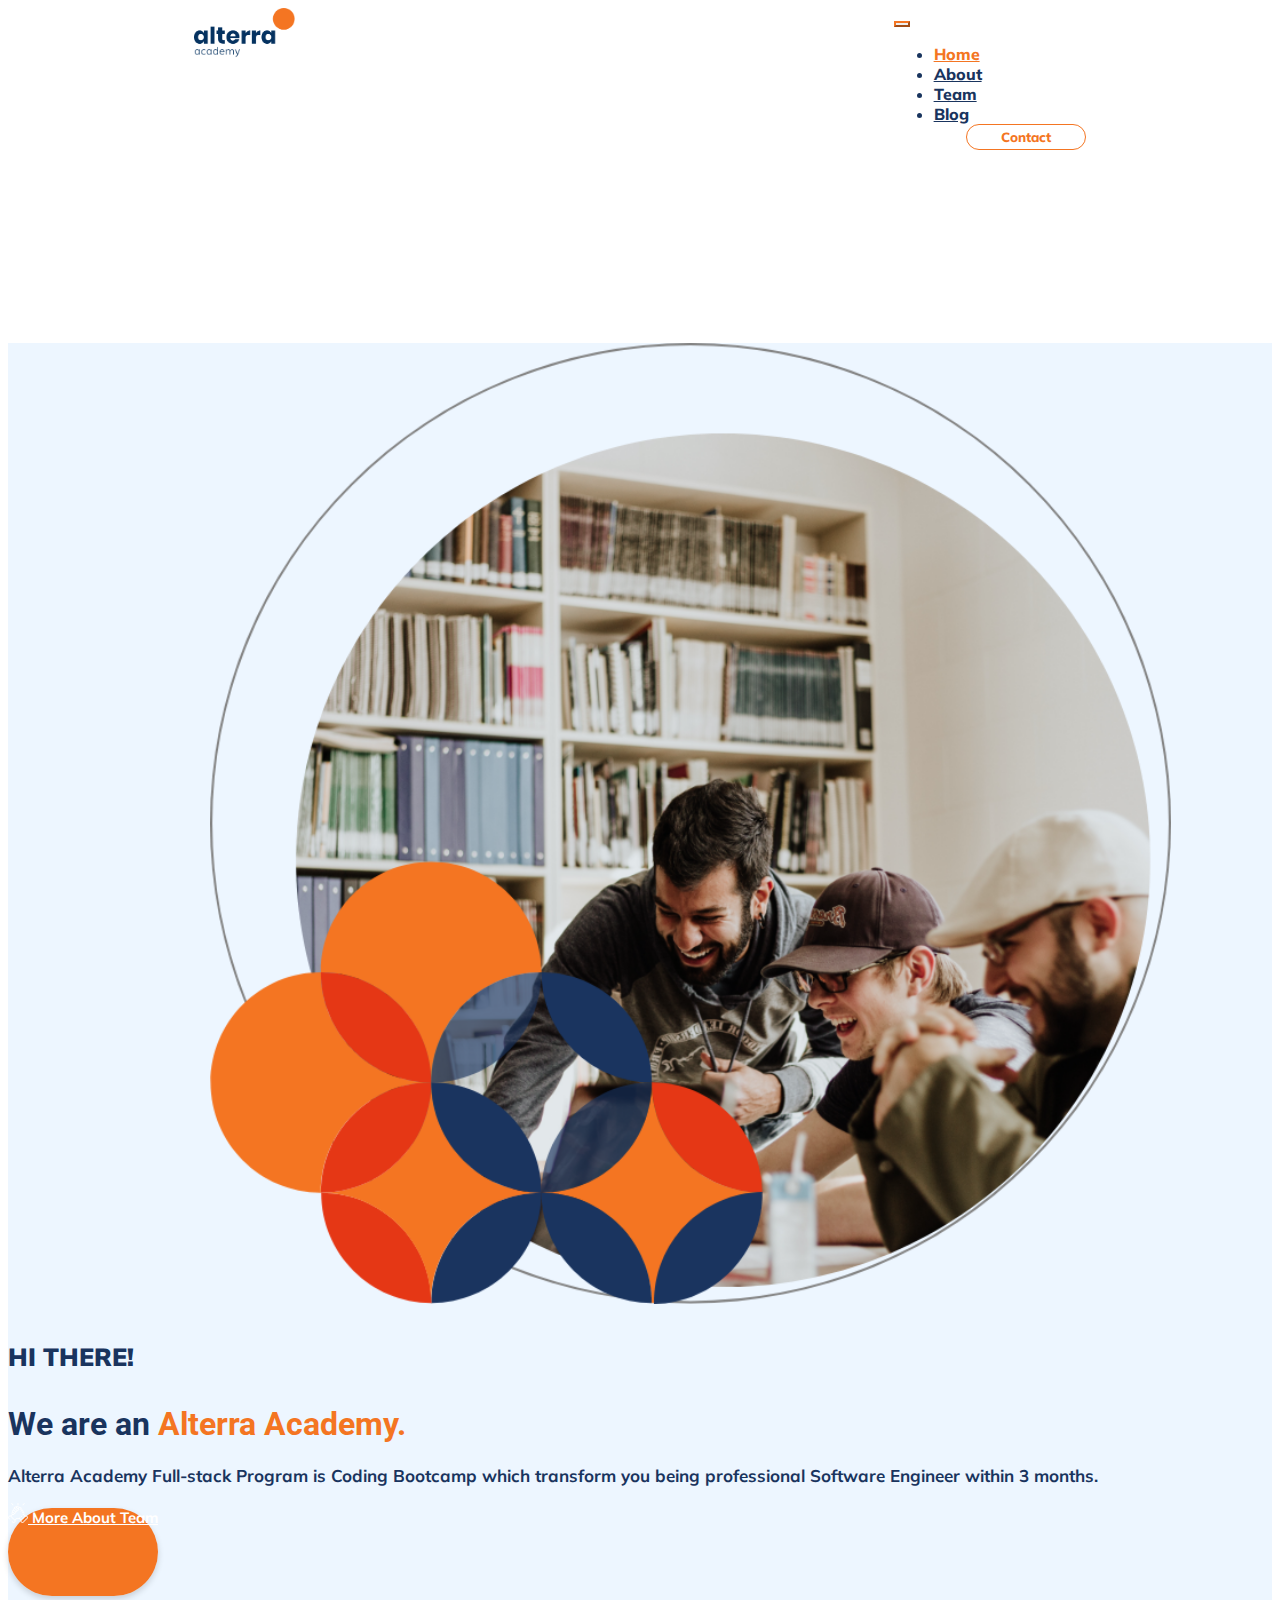
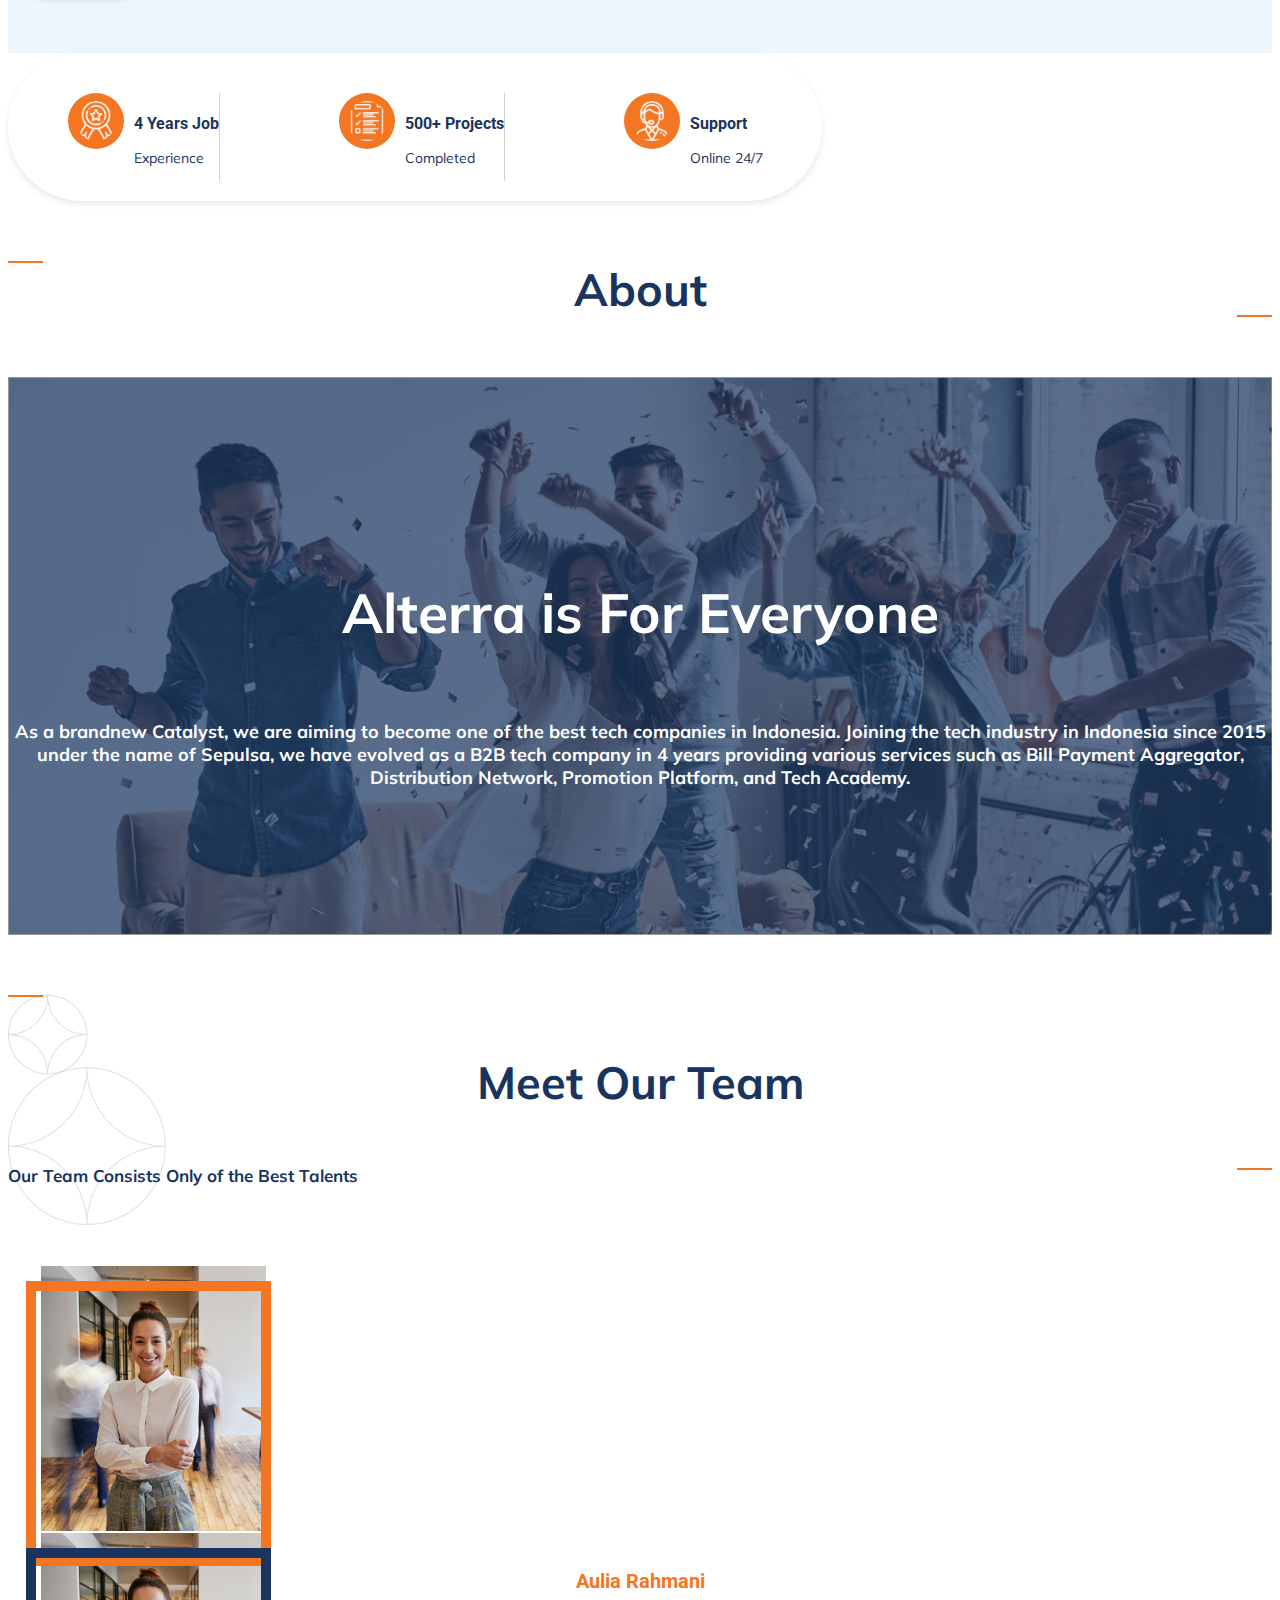
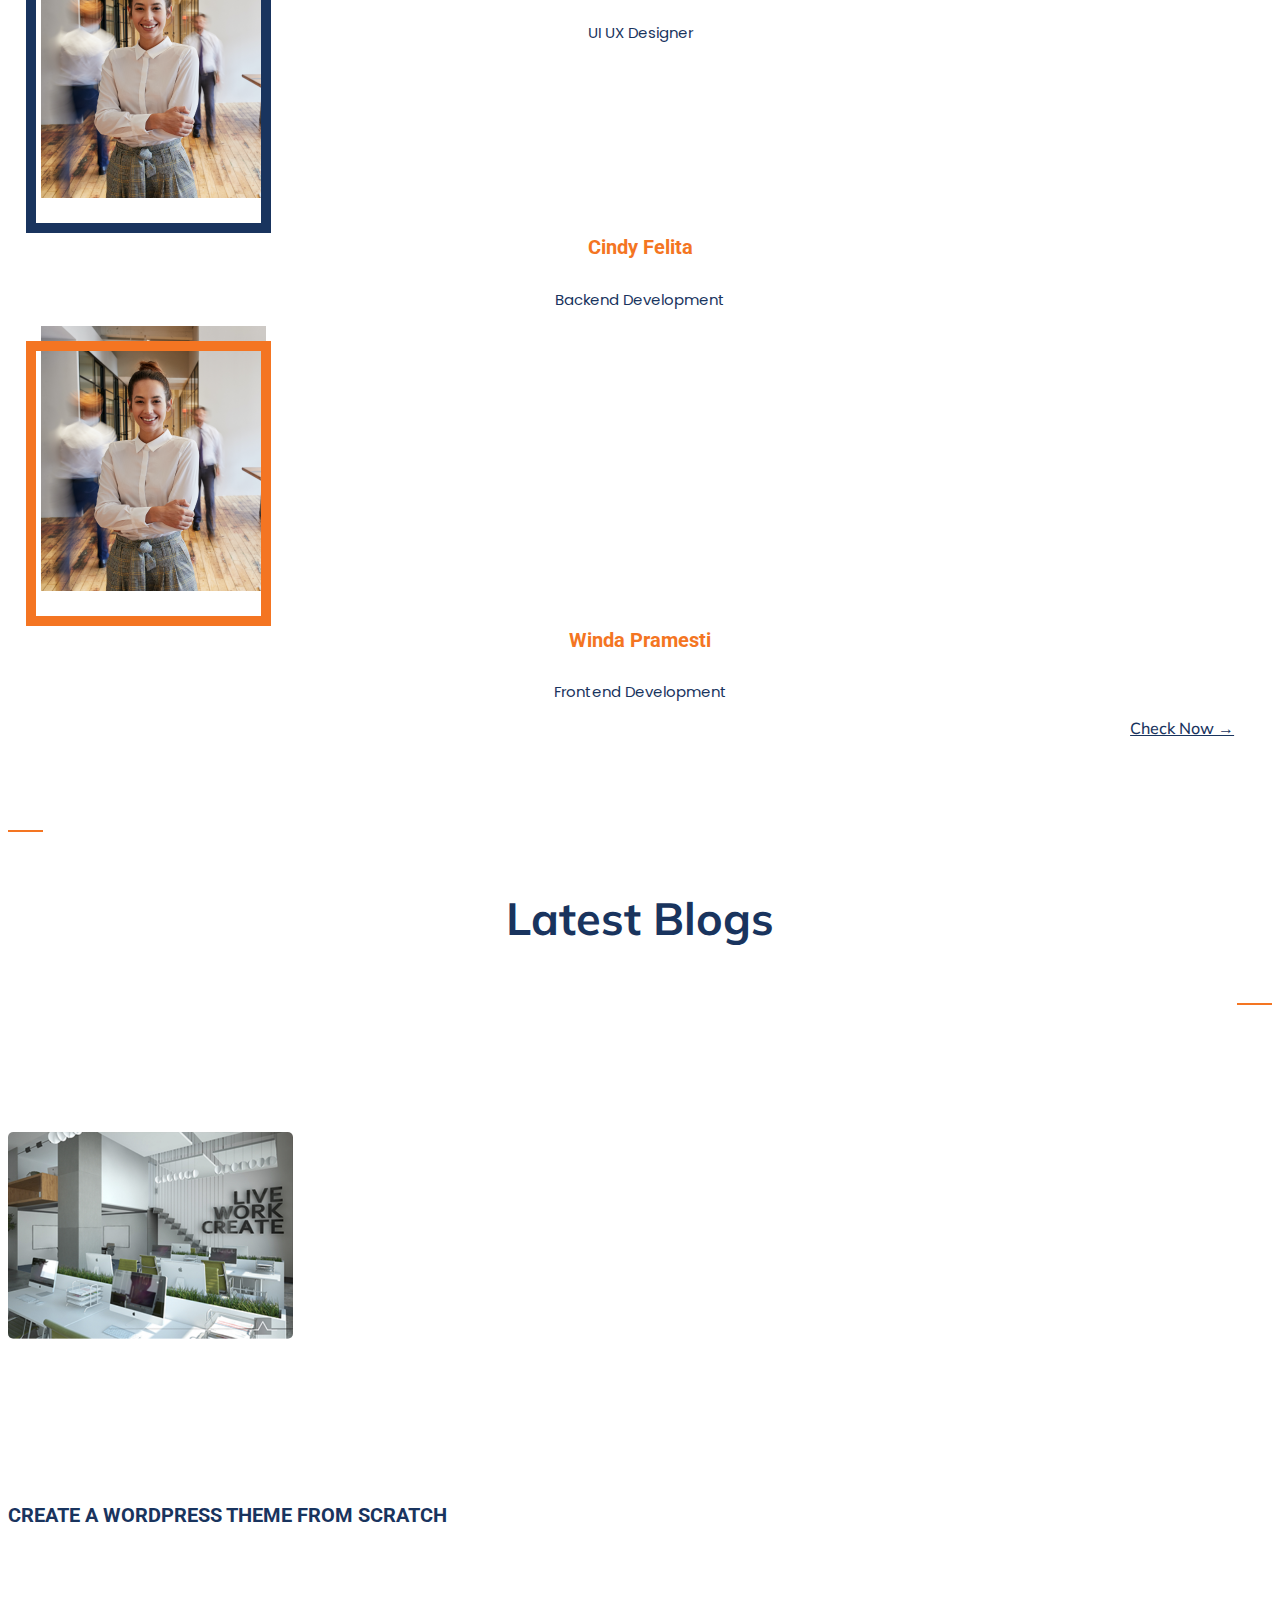
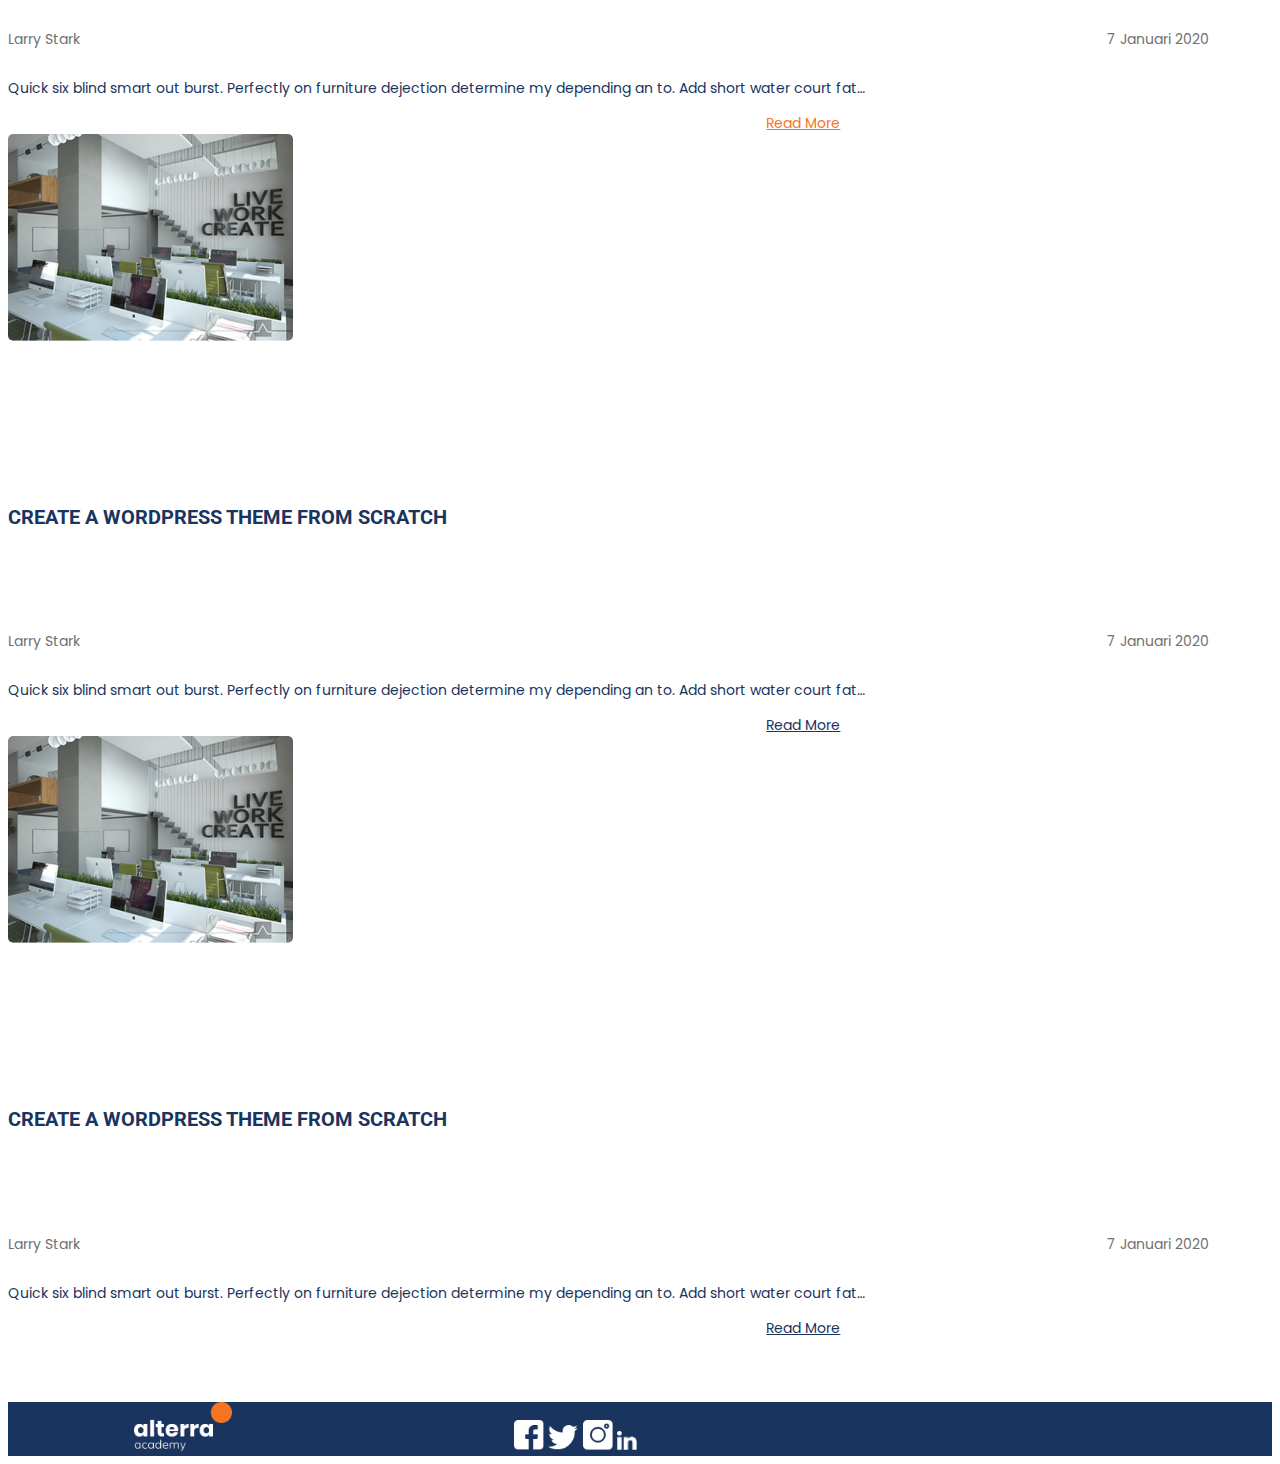
==== index.html @ dc5b6f6e "push group project" ====
<!DOCTYPE html>
<html lang="en">
  <head>
    <meta charset="UTF-8" />
    <meta http-equiv="X-UA-Compatible" content="IE=edge" />
    <meta name="viewport" content="width=device-width, initial-scale=1.0" />
    <!-- bootstrap css -->
    <link href="https://cdn.jsdelivr.net/npm/bootstrap@5.2.0-beta1/dist/css/bootstrap.min.css" rel="stylesheet" integrity="sha384-0evHe/X+R7YkIZDRvuzKMRqM+OrBnVFBL6DOitfPri4tjfHxaWutUpFmBp4vmVor" crossorigin="anonymous" />
    <!-- font -->
    <link href="https://fonts.googleapis.com/css2?family=Mulish:wght@400;500;600;700;900&display=swap" rel="stylesheet" />
    <link href="https://fonts.googleapis.com/css2?family=Roboto:wght@400;500;700&display=swap" rel="stylesheet" />
    <link href="https://fonts.googleapis.com/css2?family=Poppins&display=swap" rel="stylesheet" />
    <link href="https://fonts.googleapis.com/css?family=Muli" rel="stylesheet" />
    <!-- css -->
    <link rel="stylesheet" href="home.css" />
    <link rel="stylesheet" href="./style/mycss.css" />
    <!-- icon title -->
    <link rel="icon" href="/assets/logo-ALTA@2x.png" />
    <title>Home - Group 8</title>
  </head>

  <body>
    <!-- Navbar Start -->
    <nav class="navbar sticky-top navbar-expand-lg navbar-light bg-white pt-3 pb-3 shadow-sm cst-muli-bold">
      <div class="container-fluid d-flex ps-0 pe-0">
        <div class="cst-ms-1">
          <a class="navbar-brand" href="index.html">
            <img src="./assets/logo-ALTA@2x.png" alt="Home" height="50" />
          </a>
        </div>
        <div class="cst-me-1">
          <button class="navbar-toggler" type="button" data-bs-toggle="collapse" data-bs-target="#navbarNav" aria-controls="navbarNav" aria-expanded="false" aria-label="Toggle navigation">
            <span class="navbar-toggler-icon"></span>
          </button>
          <div class="collapse navbar-collapse" id="navbarNav">
            <ul class="navbar-nav">
              <li class="nav-item me-2">
                <a class="nav-link active" aria-current="page" href="index.html">Home</a>
              </li>
              <li class="nav-item">
                <a class="nav-link me-2" href="index.html#about">About</a>
              </li>
              <li class="nav-item">
                <a class="nav-link me-2" href="team.html">Team</a>
              </li>
              <li class="nav-item">
                <a class="nav-link me-2" href="blog.html">Blog</a>
              </li>
              <button onclick="window.location.href='contact.html';" class="nav-item btn cst-muli-bold text-white btn-nav" type="button">Contact</button>
            </ul>
          </div>
        </div>
      </div>
    </nav>
    <!-- Navbar End -->

    <!-- navbar -->
    <!-- <nav class="navbar navbar-expand-lg">
      <div class="container">
        <a class="navbar-brand" href="#"><img src="/assets/logo-ALTA@2x.png" alt="brandlogo" class="brandlogo" /></a>
        <button class="navbar-toggler" type="button" data-bs-toggle="collapse" data-bs-target="#navbarSupportedContent" aria-controls="navbarSupportedContent" aria-expanded="false" aria-label="Toggle navigation">
          <span class="navbar-toggler-icon"></span>
        </button>
        <div class="collapse navbar-collapse" id="navbarSupportedContent">
          <ul class="navbar-nav ms-auto">
            <li class="nav-item">
              <a class="nav-link active" style="color: #f47522" href="#">Home</a>
            </li>
            <li class="nav-item">
              <a class="nav-link" href="#about">About</a>
            </li>
            <li class="nav-item">
              <a class="nav-link" href="team.html">Team</a>
            </li>
            <li class="nav-item">
              <a class="nav-link" href="blog.html">Blog</a>
            </li>
            <li class="nav-item">
              <a class="nav-link btn-nav" href="contact.html">Contact</a>
            </li>
          </ul>
        </div>
      </div>
    </nav> -->
    <!-- akhir navbar -->

    <!-- jumbotron -->
    <div class="jumbotron">
      <div class="container">
        <div class="row justify-content-center">
          <div class="col-lg-12 info-jumbotron">
            <div class="row">
              <div class="col-lg me-5 me-sm-0">
                <img class="iJumbotron" src="/assets/Group 16136@2x@2x.png" />
              </div>
              <div class="col-lg">
                <div class="tJumbotron mt-4 mt-lg-0 ms-4 ms-lg-0">
                  <h4>hi there!</h4>
                  <h1 class="display-4">We are an <span>Alterra Academy.</span></h1>
                  <p class="lead">Alterra Academy Full-stack Program is Coding Bootcamp which transform you being professional Software Engineer within 3 months.</p>
                  <a class="btn btn-mt" href="#" role="button"><img src="/assets/sport-team.png" alt="" /> More About Team</a>
                </div>
              </div>
            </div>
          </div>
        </div>
      </div>
    </div>
    <!-- akhir jumbotron -->

    <!-- panel -->
    <div class="container">
      <div class="row justify-content-center">
        <div class="col-lg-8 info-panel">
          <div class="row panel justify-content-center">
            <div class="col-8 col-lg exp d-flex align-items-center justify-content-start justify-content-lg-center mb-3 mb-sm-3">
              <div>
                <img src="/assets/reward.png" />
              </div>
              <div>
                <h4 class="mb-2">4 Years Job</h4>
                <p class="mb-0">Experience</p>
              </div>
            </div>
            <div class="col-8 col-lg pro d-flex align-items-center justify-content-start justify-content-lg-center mb-3 mb-sm-3">
              <div>
                <img src="/assets/project.png" />
              </div>
              <div>
                <h4 class="mb-2">500+ Projects</h4>
                <p class="mb-0">Completed</p>
              </div>
            </div>
            <div class="col-8 col-lg d-flex align-items-center justify-content-start justify-content-lg-center mb-3 mb-sm-3">
              <div>
                <img src="/assets/support.png" />
              </div>
              <div>
                <h4 class="mb-2">Support</h4>
                <p class="mb-0">Online 24/7</p>
              </div>
            </div>
          </div>
        </div>
      </div>
    </div>
    <!-- akhir panel -->

    <!-- jumbotron about -->
    <div class="container-fluid" id="about">
      <div class="pAbout d-flex justify-content-center align-items-center">
        <div class="bAbout-left me-3"></div>
        About
        <div class="bAbout-right ms-3"></div>
      </div>
    </div>
    <div class="aJumbotron">
      <div class="d-flex justify-content-center ms-0 me-0">
        <div class="col-8 pJumbotron align-middle">
          <h4>Alterra is For Everyone</h4>
          <p class="lead">
            As a brandnew Catalyst, we are aiming to become one of the best tech companies in Indonesia. Joining the tech industry in Indonesia since 2015 under the name of Sepulsa, we have evolved as a B2B tech company in 4 years providing
            various services such as Bill Payment Aggregator, Distribution Network, Promotion Platform, and Tech Academy.
          </p>
        </div>
      </div>
    </div>
    <!-- akhir jumbotron about -->

    <!-- team -->
    <div class="team">
      <div class="cst-team-bg">
        <!-- meet out team -->
        <div class="container cst-mb-1">
          <div class="pTeam d-flex justify-content-center align-items-center">
            <div class="bTeam-left me-3 ms-3 ms-sm-0"></div>
            <div>
              <h4>Meet Our Team</h4>
            </div>
            <div class="bTeam-right ms-3 me-3 me-sm-0"></div>
          </div>
          <div class="pTeam d-flex justify-content-center align-items-center"><p>Our Team Consists Only of the Best Talents</p></div>
        </div>
        <!-- image background -->
        <!-- <div class="img-acc">
        <img src="/assets/ornament_batik.png" alt="" />
      </div> -->
        <!-- card -->

        <div class="container">
          <div class="row justify-content-center">
            <div class="col-lg-10 info-team">
              <div class="row row-cols-1 row-cols-md-3 team">
                <div class="col-12 col-lg team mt-5 mt-md-0 mb-5 mb-md-0">
                  <div class="card">
                    <div class="bCard"></div>
                    <img src="/assets/shutterstock_796346011@2x.png" class="card-img-top" alt="card-img" />
                    <div class="card-body text-start text-md-center mb-5 mb-md-0">
                      <h5 class="card-title">Aulia Rahmani</h5>
                      <p class="card-text">UI UX Designer</p>
                    </div>
                  </div>
                </div>
                <div class="col-12 col-lg team mt-md-0 mb-5 mb-md-0">
                  <div class="card" style="margin-top: -10%">
                    <div class="bCard active" style="border-color: #19345e"></div>
                    <img src="/assets/shutterstock_796346011@2x.png" class="card-img-top" alt="card-img" />
                    <div class="card-body text-start text-md-center mb-2 mb-md-0">
                      <h5 class="card-title">Cindy Felita</h5>
                      <p class="card-text">Backend Development</p>
                    </div>
                  </div>
                </div>
                <div class="col-12 col-lg team mt-md-0 mb-5 mb-md-0">
                  <div class="card">
                    <div class="bCard"></div>
                    <img src="/assets/shutterstock_796346011@2x.png" class="card-img-top" alt="card-img" />
                    <div class="card-body text-start text-md-center mb-2 mb-md-0">
                      <h5 class="card-title">Winda Pramesti</h5>
                      <p class="card-text">Frontend Development</p>
                    </div>
                  </div>
                </div>
              </div>
              <a href="team.html" class="btn btn-card">Check Now &#8594;</a>
            </div>
          </div>
        </div>
      </div>
    </div>
    <!-- akhir team -->

    <!-- blog -->
    <div class="blog">
      <!-- latest blogs -->
      <div class="container">
        <div class="pBlog d-flex justify-content-center align-items-center">
          <div class="bBlog-left me-3 ms-3 ms-sm-0"></div>
          <h4>Latest Blogs</h4>
          <div class="bBlog-right ms-3 me-3 me-sm-0"></div>
        </div>
      </div>
      <!-- card blogs -->
      <div class="container">
        <div class="row justify-content-center">
          <div class="col-lg-10 info-blogs">
            <div class="row blogs">
              <div class="col-lg blog ms-4 ms-md-0">
                <div class="blog">
                  <img src="/assets/img_article.jpg" class="blog-img-top" alt="blog-img" />
                  <div class="blog-body me-5 me-md-0">
                    <h5 class="blog-title">CREATE A WORDPRESS THEME FROM SCRATCH</h5>
                    <div class="larry-text">
                      <p class="larry">Larry Stark</p>
                      <p class="date">7 Januari 2020</p>
                    </div>
                    <p class="blog-text">Quick six blind smart out burst. Perfectly on furniture dejection determine my depending an to. Add short water court fat…</p>
                    <a href="blog.html" class="btn btn-blog active mb-5 mb-md-0" style="color: #f47522 !important">Read More</a>
                  </div>
                </div>
              </div>
              <div class="col-lg blog ms-4 ms-md-0">
                <div class="blog">
                  <img src="/assets/img_article.jpg" class="blog-img-top" alt="blog-img" />
                  <div class="blog-body me-5 me-md-0">
                    <h5 class="blog-title">CREATE A WORDPRESS THEME FROM SCRATCH</h5>
                    <div class="larry-text">
                      <p class="larry">Larry Stark</p>
                      <p class="date">7 Januari 2020</p>
                    </div>
                    <p class="blog-text">Quick six blind smart out burst. Perfectly on furniture dejection determine my depending an to. Add short water court fat…</p>
                    <a href="blog.html" class="btn btn-blog mb-5 mb-md-0">Read More</a>
                  </div>
                </div>
              </div>
              <div class="col-lg blog ms-4 ms-md-0">
                <div class="blog">
                  <img src="/assets/img_article.jpg" class="blog-img-top" alt="blog-img" />
                  <div class="blog-body me-5 me-md-0">
                    <h5 class="blog-title">CREATE A WORDPRESS THEME FROM SCRATCH</h5>
                    <div class="larry-text">
                      <p class="larry">Larry Stark</p>
                      <p class="date">7 Januari 2020</p>
                    </div>
                    <p class="blog-text">Quick six blind smart out burst. Perfectly on furniture dejection determine my depending an to. Add short water court fat…</p>
                    <a href="blog.html" class="btn btn-blog mb-5 mb-md-0">Read More</a>
                  </div>
                </div>
              </div>
            </div>
          </div>
        </div>
      </div>
    </div>
    <!-- akhir blog -->

    <!-- Footer Start -->
    <footer class="d-flex flex-column flex-sm-row pt-4 pb-4 text-white cst-bg-footer cst-mt-1">
      <div class="mb-3 mb-sm-0 cst-ms-1 cst-w">
        <a href="index.html"><img class="logo" src="./assets/logo-ALTA-v2@2x.png" alt="Aulia Rahmani" height="50" /></a>
      </div>
      <div class="d-flex d-sm-inline-flex justify-content-sm-center cst-w cst-ms-1 ms-sm-0 mb-3 mb-sm-0">
        <div class="cst-arial-reg">        
          <div class="pb-2 text-white">Social Media</div>
          <div>
            <a href="https://www.facebook.com"><img src="./assets/ic_fb.png" alt="" class="pe-2" width="30px" /></a>
            <a href="https://www.twitter.com"><img src="./assets/ic_twitter.png" alt="" class="pe-2" width="30px" /></a>
            <a href="https://www.instagram.com"><img src="./assets/ic_ig.png" alt="" class="pe-2" width="30px" /></a>
            <a href="https://www.linkedin.com"><img src="./assets/ic_linkedin.png" alt="" width="20px" /></a>
          </div>
        </div>
      </div>
      </div>
      <div class="cst-arial-reg align-self-sm-center text-white text-start text-sm-end cst-me-1 cst-w cst-ms-1 ms-sm-0">Copyright &copy 2019 Alterra</div>
    </footer>
    <!-- Footer End -->

    <script src="https://cdn.jsdelivr.net/npm/bootstrap@5.2.0-beta1/dist/js/bootstrap.bundle.min.js" integrity="sha384-pprn3073KE6tl6bjs2QrFaJGz5/SUsLqktiwsUTF55Jfv3qYSDhgCecCxMW52nD2" crossorigin="anonymous"></script>
  </body>
</html>
---- home.css ----
/* navbar */
.navbar-nav {
  /* font-family: mulish;
  font-size: 15px;
  font-weight: 500; */
}
.navbar {
  /* width: auto;
  height: 90px;
  box-shadow: 0 3px 6px #c1c3c736; */
}
.nav-item {
  /* padding: 10px; */
}
.nav-item a {
  /* text-align: center; */
}
.btn-nav {
  /* margin-left: 51px; */
  background-color: white;
  border: 1px solid #f47522;
  color: #f47522 !important;
  /* border-radius: 40px;
  width: 130px; */
  border-radius: 30px;
  padding: 4px 34px;
  margin-left: 2rem;
}
.btn-nav:hover {
  background-color: white;
  border-color: #f47522;
}
.navbar-brand {
  margin-left: 60px;
}
.brandlogo {
  /* width: 110px; */
}
.navbar-collapse {
  margin-right: 60px;
}
.nav-link {
  /* color: #19345e; */
}
.nav-link:hover {
  /* color: #f47522; */
}

/* jumbotron */
.jumbotron {
  background-color: #edf6ff;
  height: 100%; /* 743% 100%*/
  padding-bottom: 10%; /*++*/
}
.info-jumbotron {
  margin-top: 14%; /* 161px 14%*/
}
.jumbotron h4 {
  text-transform: uppercase;
  font-family: mulish;
  font-weight: 900;
}
.jumbotron h1 {
  font-family: roboto;
  font-weight: 700;
}
.iJumbotron {
  width: 76%; /* 420px jadi 76%*/
  margin-left: 16%; /* 110px 16%*/
}
.tJumbotron {
  color: #19345e;
  margin-right: 110px;
}
.tJumbotron h4 {
  font-size: 25px;
}
.tJumbotron p {
  font-size: 17px;
  font-family: mulish;
  font-weight: 700;
}
.display {
  font-size: 45px;
}
.display-4 span {
  color: #f47522;
}
.tJumbotron a {
  text-align: center;
  padding-bottom: 6%;
  color: #ffffff !important;
  font-family: mulish;
  font-weight: 700;
  font-size: 15px;
}
.btn-mt {
  width: 230px; /* 55% jadi 230px*/
  /* margin-left: -1%; */
  height: 40px;
  background-color: #f47522;
  border-radius: 50px;
  box-shadow: 0 3px 6px #00000029;
}
.btn-mt img {
  width: 20px;
}
.btn-mt:hover {
  color: #f47522;
  background-color: #f47522;
}

/* info panel */
.info-panel {
  box-shadow: 0 3px 6px #00000019;
  border-radius: 100px;
  width: 814px;
  height: auto;
  padding: 40px 0 20px 0;
  margin-bottom: 60px;
  color: #19345e;
}
.panel {
  display: flex;
  justify-content: space-around;
  flex-direction: row;
  /* margin-top: 35px; */
}
.info-panel img {
  width: 40px;
  float: left;
  padding: 8px;
  background-color: #f47522;
  border-radius: 50%;
  margin-right: 10px;
}
.info-panel h4 {
  font-size: 16px;
  font-family: roboto;
  font-weight: 700;
}
.info-panel p {
  font-size: 14px;
  font-family: mulish;
  font-weight: 400;
  margin-top: -5px;
}
.pro {
  border-right: 1px solid #aaaaaa84;
  /* display: block; */
  /* height: 41px; */
}
.exp {
  border-right: 1px solid #aaaaaa84;
  /* display: block; */
  /* height: 41px; */
}

/* about */
.pAbout {
  text-align: center;
  font-family: mulish;
  font-size: 45px;
  font-weight: 700;
  color: #19345e;
}
.bAbout {
  width: 100%;
}
.bAbout-left {
  border-top: 2px solid #f47522;
  /* margin-top: -30px;
  margin-left: 440px; */
  width: 35px;
}
.bAbout-right {
  border-bottom: 2px solid #f47522;
  /* margin-top: -2px;
  margin-left: 640px; */
  width: 35px;
}
.aJumbotron {
  background-image: url(/assets/bg-people@2x.png);
  background-size: cover; /* contai jadi 100% */
  background-repeat: no-repeat;
  text-align: center;
  padding: 10% 0 10% 0;
  /* height: 478px; 478px jadi 100%
  /* position: relative; */
  border: 1px solid #707070b8;
  margin-top: 60px;
  margin-bottom: 60px;
  box-shadow: inset 0 0 0 1000px rgba(25, 52, 94, 0.7);
}
/* .aJumbotron::after {
  content: "";
  display: block;
  width: 100%;
  height: 100%; */
/* box-shadow: inset 0 0 0 1000px rgba(25, 52, 94, 0.7); */
/* background-color: #19345E;  */
/* position: absolute;
  bottom: 0;
} */
.pJumbotron {
  /* position: absolute; */
  text-align: center;
  font-family: mulish;
  color: white;
  /* margin-top: -400px; */
  /* margin-left: 20%; 180px jadi 100% */
  /* margin-right: 20%px; 220px jadi 100% */
}
.pJumbotron h4 {
  font-size: 55px;
  font-weight: 700;
}
.pJumbotron p {
  font-size: 18px;
  font-weight: 700;
}

/* meet our team */
.pTeam h4 {
  text-align: center;
  font-family: mulish;
  font-size: 45px;
  font-weight: 700;
  color: #19345e;
}
.pTeam p {
  text-align: center;
  font-family: mulish;
  font-weight: 700;
  font-size: 17px;
  color: #19345e;
  margin-top: -5px;
}
/* .bTeam {
  width: 100%;
} */
.bTeam-left {
  border-top: 2px solid #f47522;
  /* margin-top: -70px; */
  /* margin-left: 340px; */
  width: 35px;
}
.bTeam-right {
  border-bottom: 2px solid #f47522;
  /* margin-top: -2px; */
  /* margin-left: 740px; */
  width: 35px;
}
.img-acc {
  position: relative;
  margin-top: -5%;
}
.img-acc img {
  width: 16%;
}
.info-team {
  margin-bottom: 10%;
}
.card {
  border: none;
  /* position: absolute; */
  /* margin-top: -7%; */
}
.card:hover {
  margin-top: -10%;
}
.card-img-top {
  border-radius: 0;
  width: 225px;
  margin-left: 33px;
  position: relative;
}
.bCard {
  border: 10px solid #f47522;
  width: 225px;
  height: 265px;
  position: absolute;
  z-index: 1;
  margin-left: 18px;
  margin-top: 15px;
}
.card-body {
  text-align: center;
  margin-top: 19px;
}
.card-body h5 {
  font-family: roboto;
  font-weight: 700;
  font-size: 20px;
  color: #f47522;
}
.card-body p {
  font-family: poppins;
  font-size: 15px;
  color: #19345e;
  margin-top: -5px;
}
.btn-card {
  border: none;
  margin-right: 3%;
  float: right;
  /* margin-top: 30%; */
}
.info-team a {
  color: #19345e !important;
  font-size: 16px;
  font-family: mulish;
  font-weight: 500;
}

/* blog */
.blogs {
  margin-top: 10%;
}
.pBlog {
  text-align: center;
}
.pBlog h4 {
  font-family: mulish;
  font-size: 45px;
  font-weight: 700;
  color: #19345e;
}
.bBlog {
  width: 100%;
  margin-top: -3%;
}
.bBlog-left {
  border-top: 2px solid #f47522;
  /* margin-left: 34%; */
  width: 35px;
}
.bBlog-right {
  border-bottom: 2px solid #f47522;
  /* margin-left: 63%; */
  width: 35px;
}
.blog-img-top {
  width: 285px;
  margin-bottom: 10%;
}
.blog-title {
  font-family: roboto;
  font-weight: 700;
  font-size: 20px;
  margin-right: 10%;
  color: #19345e;
}
.larry-text {
  display: flex;
  justify-content: space-between;
  font-family: poppins;
  font-weight: 400;
  font-size: 14px;
  color: #707070;
  margin-top: 7%;
  padding-right: 5%;
}
.blog-text {
  font-family: poppins;
  font-weight: 400;
  font-size: 14px;
  color: #19345e;
  /* padding-right: 10%; */
}
.btn-blog {
  font-family: poppins;
  font-size: 14px;
  border: none;
  color: #19345e !important;
  margin-left: 60%;
  text-decoration: underline;
}

/* footer */
footer {
  background-color: #19345e;
  color: #ffffff;
  /* width: 100%; */
  /* height: 141px; */
  margin-top: 20%;
}

.brand-img {
  width: 110px;
  margin: 42px 0;
}
.foo-sosmed {
  margin: 40px 0;
}
.foo-sosmed p {
  font-family: mulish;
  font-size: 14px;
  font-weight: 400;
  margin-left: 8%;
}
.foo-sosmed img {
  width: 20px;
  margin-left: 8%;
  margin-top: -4%;
}
.foo-copy {
  margin-left: 30%;
  margin-top: 20%;
}
.foo-copy p {
  font-family: mulish;
  font-weight: 400;
  font-size: 14px;
}

.d-flex {
  /* background-color: #19345e; */
  display: flex;
  justify-content: space-between;
}
/* .d-flex p {
  color: white;
} */
.alta {
  width: 200px;
}

.cst-team-bg {
  background-image: url("/assets/ornament_batik.png");
  background-position: left top;
  background-repeat: no-repeat;
  background-size: 12.5%;
}

.cst-mb-1 {
  margin-bottom: 5%;
}
---- style/mycss.css ----
/* Hover and Active Start */
.navbar-light .navbar-nav .nav-link.active,
.navbar-light .navbar-nav .show > .nav-link {
  color: #f47522;
}

.navbar-light .navbar-nav .nav-link:focus,
.navbar-light .navbar-nav .nav-link:hover {
  color: #f47522;
}

.navbar-light .navbar-nav .nav-link {
  color: #19345e;
}

.navbar-light .navbar-toggler {
  color: #19345e;
  border-color: #f47522;
}

.navbar-toggler {
  border-radius: 0;
}

.navbar-toggler:focus {
  box-shadow: none;
}
/* Hover and Active End */

/* Margin n Padding Start */
.cst-ms-1 {
  margin-left: 10%;
}

.cst-me-1 {
  margin-right: 10%;
}

.cst-mt-1 {
  margin-top: 5%;
}

.cst-w {
  width: 33.3333%;
}

.cst-container {
  position: relative;
}
/* Margin Width Padding End */

/* Button Start */
.cst-btn {
  background-color: #f47522;
  color: #fff;
  border-radius: 30px;
  padding: 4px 34px;
  margin-left: 2rem;
}
/* Button End */

/* HR Box Start */
.cst-hr-1 {
  border: 1px solid #f47522;
  width: 30px;
  opacity: 10;
}

.cst-hr-2 {
  background-color: inherit;
  border-top: 1px dotted #19345e;
  margin-left: 10%;
  margin-right: 10%;
  opacity: 10;
}

.cst-box-1 {
  position: absolute;
  top: 8%;
  left: 0;
  width: 90%;
  height: 100%;
  border: 10px solid #f47522;
}

.cst-box-2 {
  position: absolute;
  top: 8%;
  left: 0;
  width: 90%;
  height: 100%;
  border: 10px solid #19345e;
}
/* HR Box End */

/* Font Start */
.cst-muli-xbold {
  font-family: "Muli" f;
  font-weight: bolder;
  color: #19345e;
}

.cst-muli-bold {
  font-family: "Muli";
  font-weight: 800;
  color: #19345e;
}

.cst-poppins-bold {
  font-family: "Poppins";
  font-weight: 800;
  color: #19345e;
}

.cst-poppins-reg {
  font-family: "Poppins";
  font-weight: 100;
  color: #19345e;
}

.cst-arial-reg {
  font-family: "Arial", sans-serif;
  font-weight: 100;
  color: #19345e;
}
/* Font End */

/* Background Start */
.cst-bg-footer {
  background-color: #19345e;
}

.cst-body-bg {
  background-image: url("/assets/ornament_batik.png"), url("/assets/ornament_batik.png");
  background-position: right bottom, left top;
  background-repeat: no-repeat, no-repeat;
  background-size: 12.5%;
}
/* Background End */
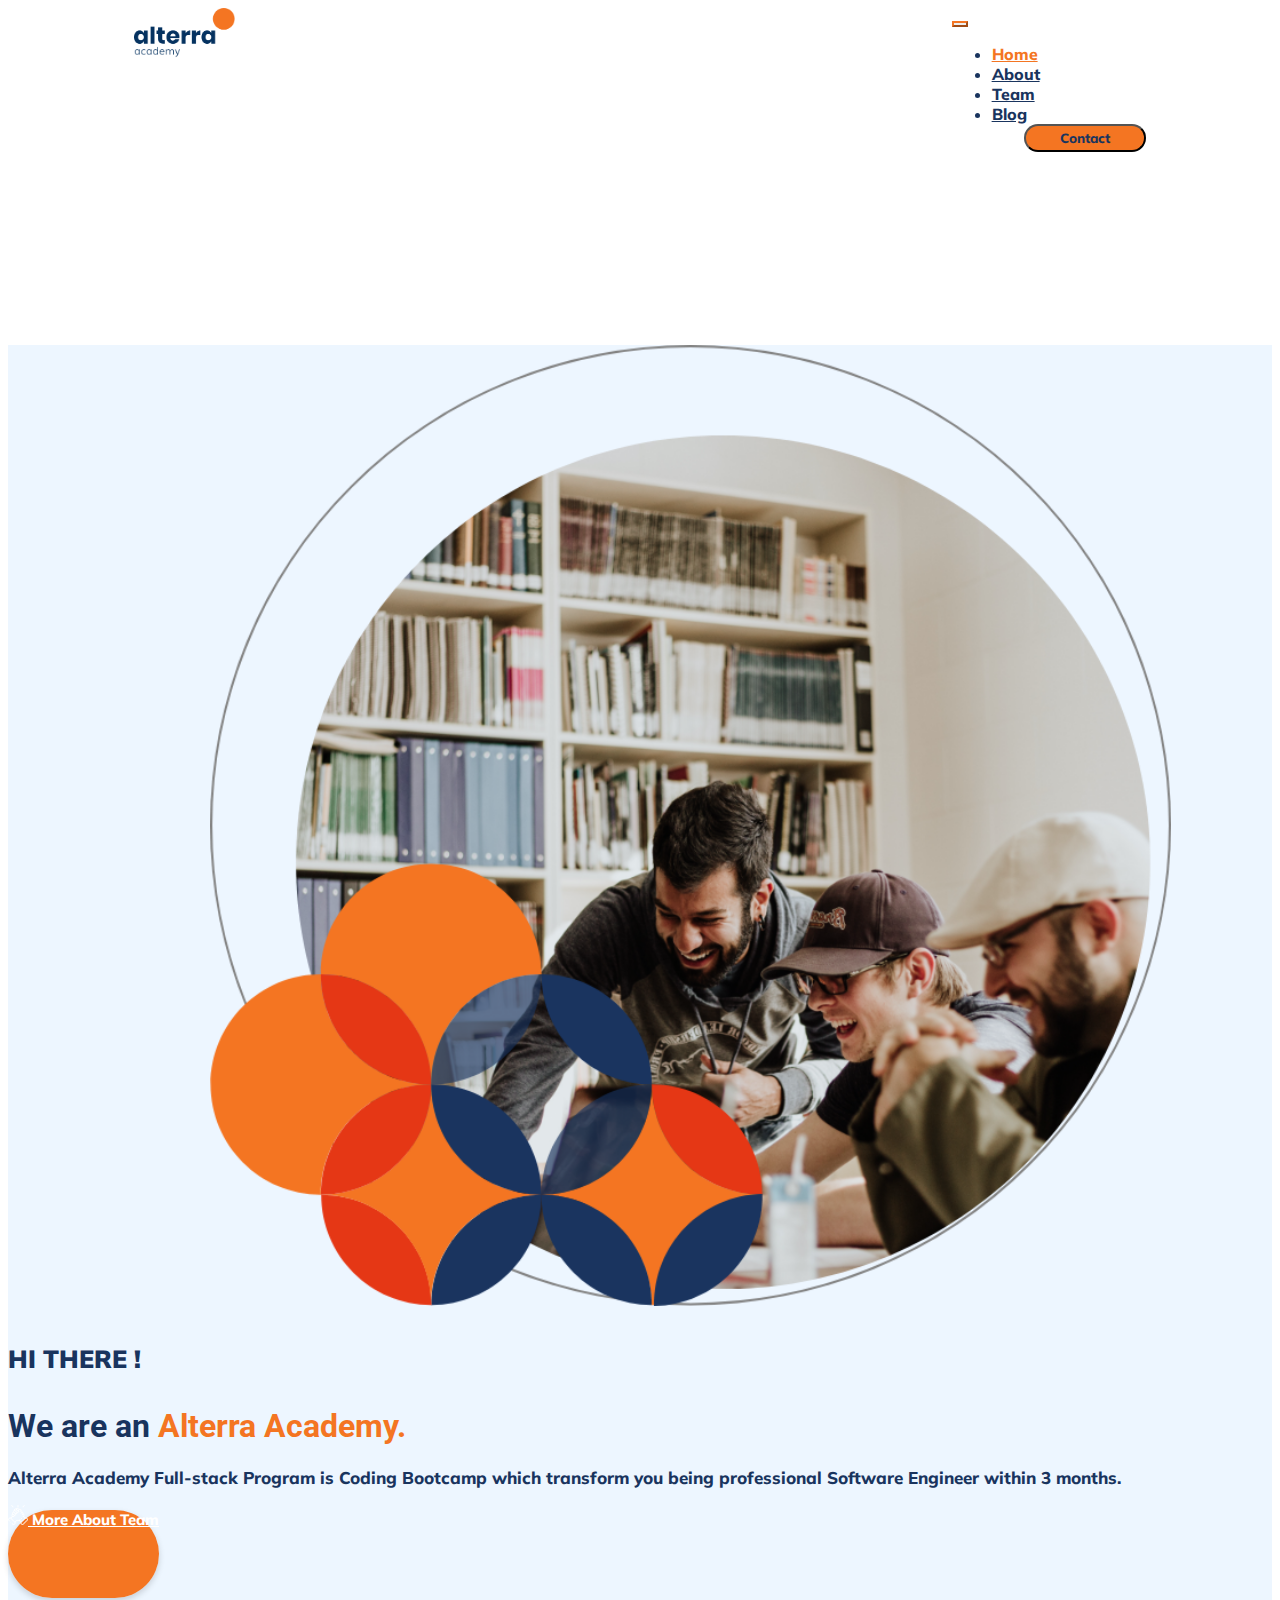
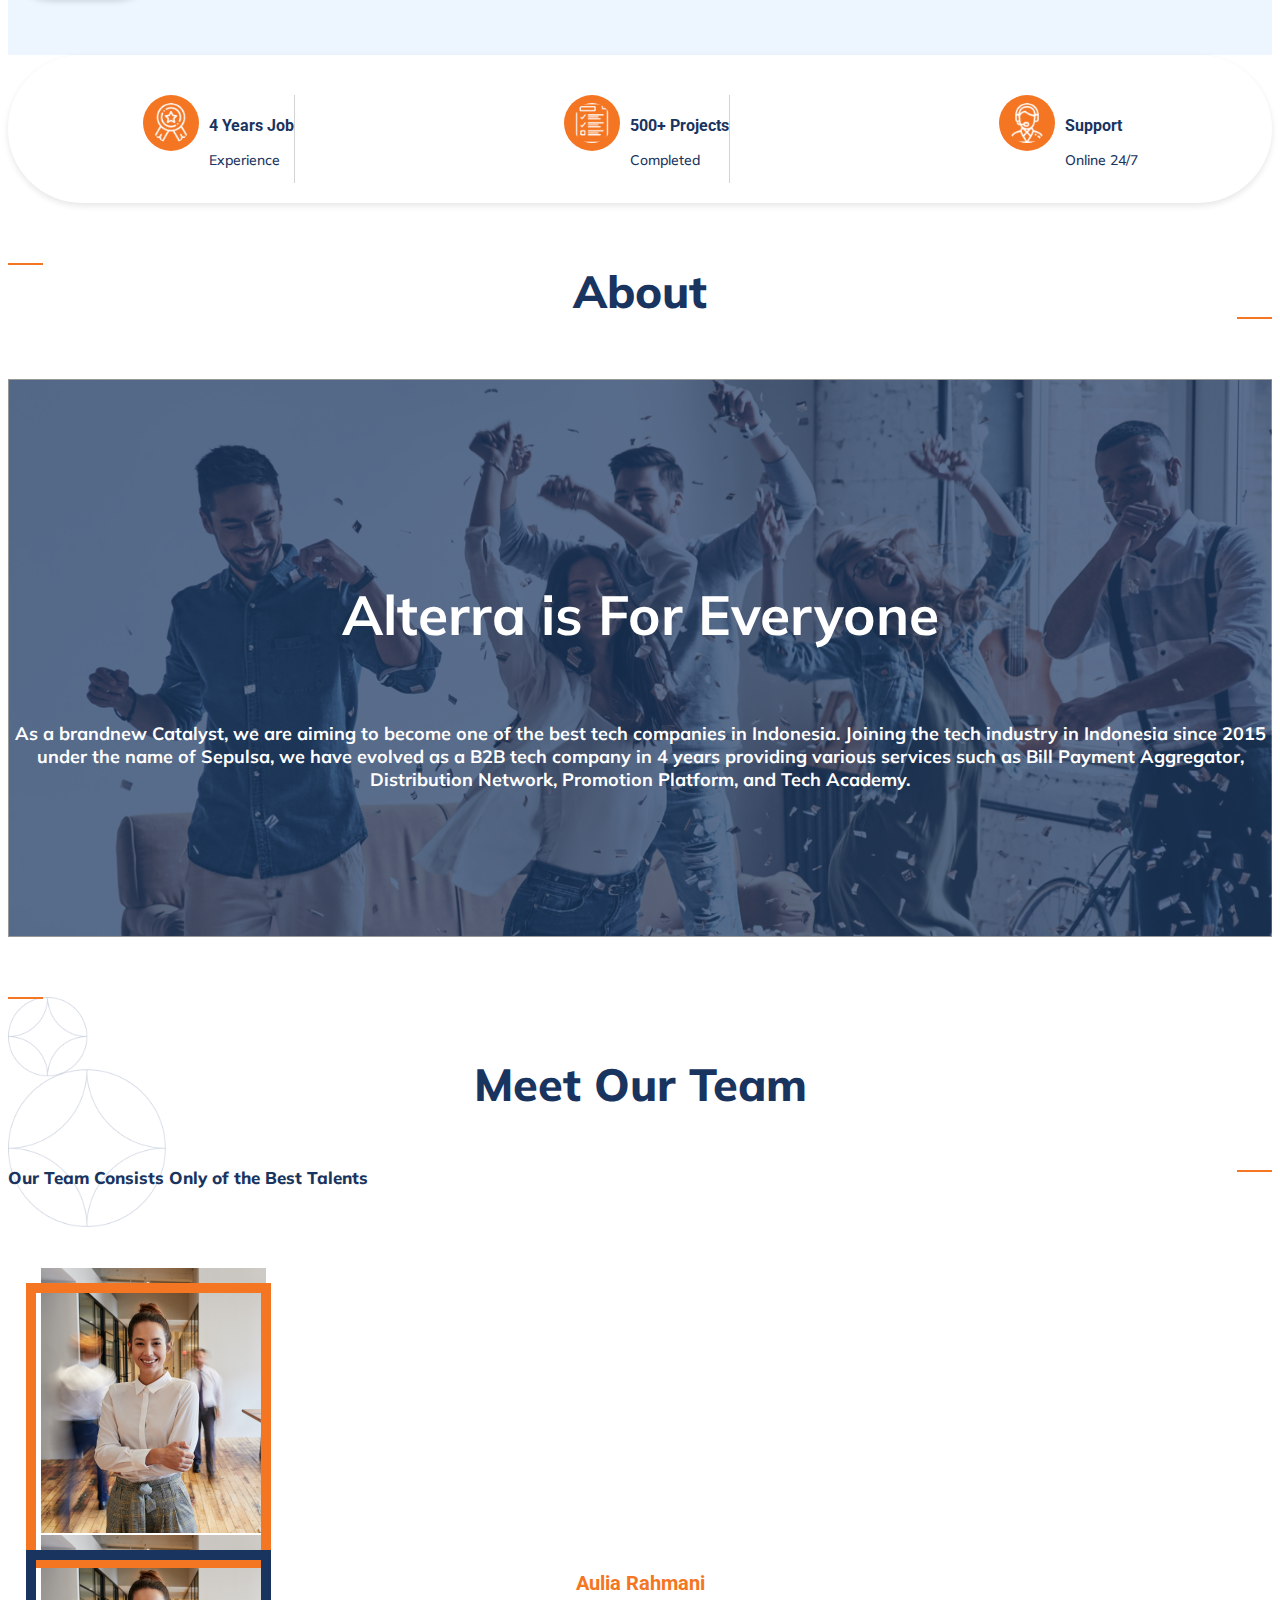
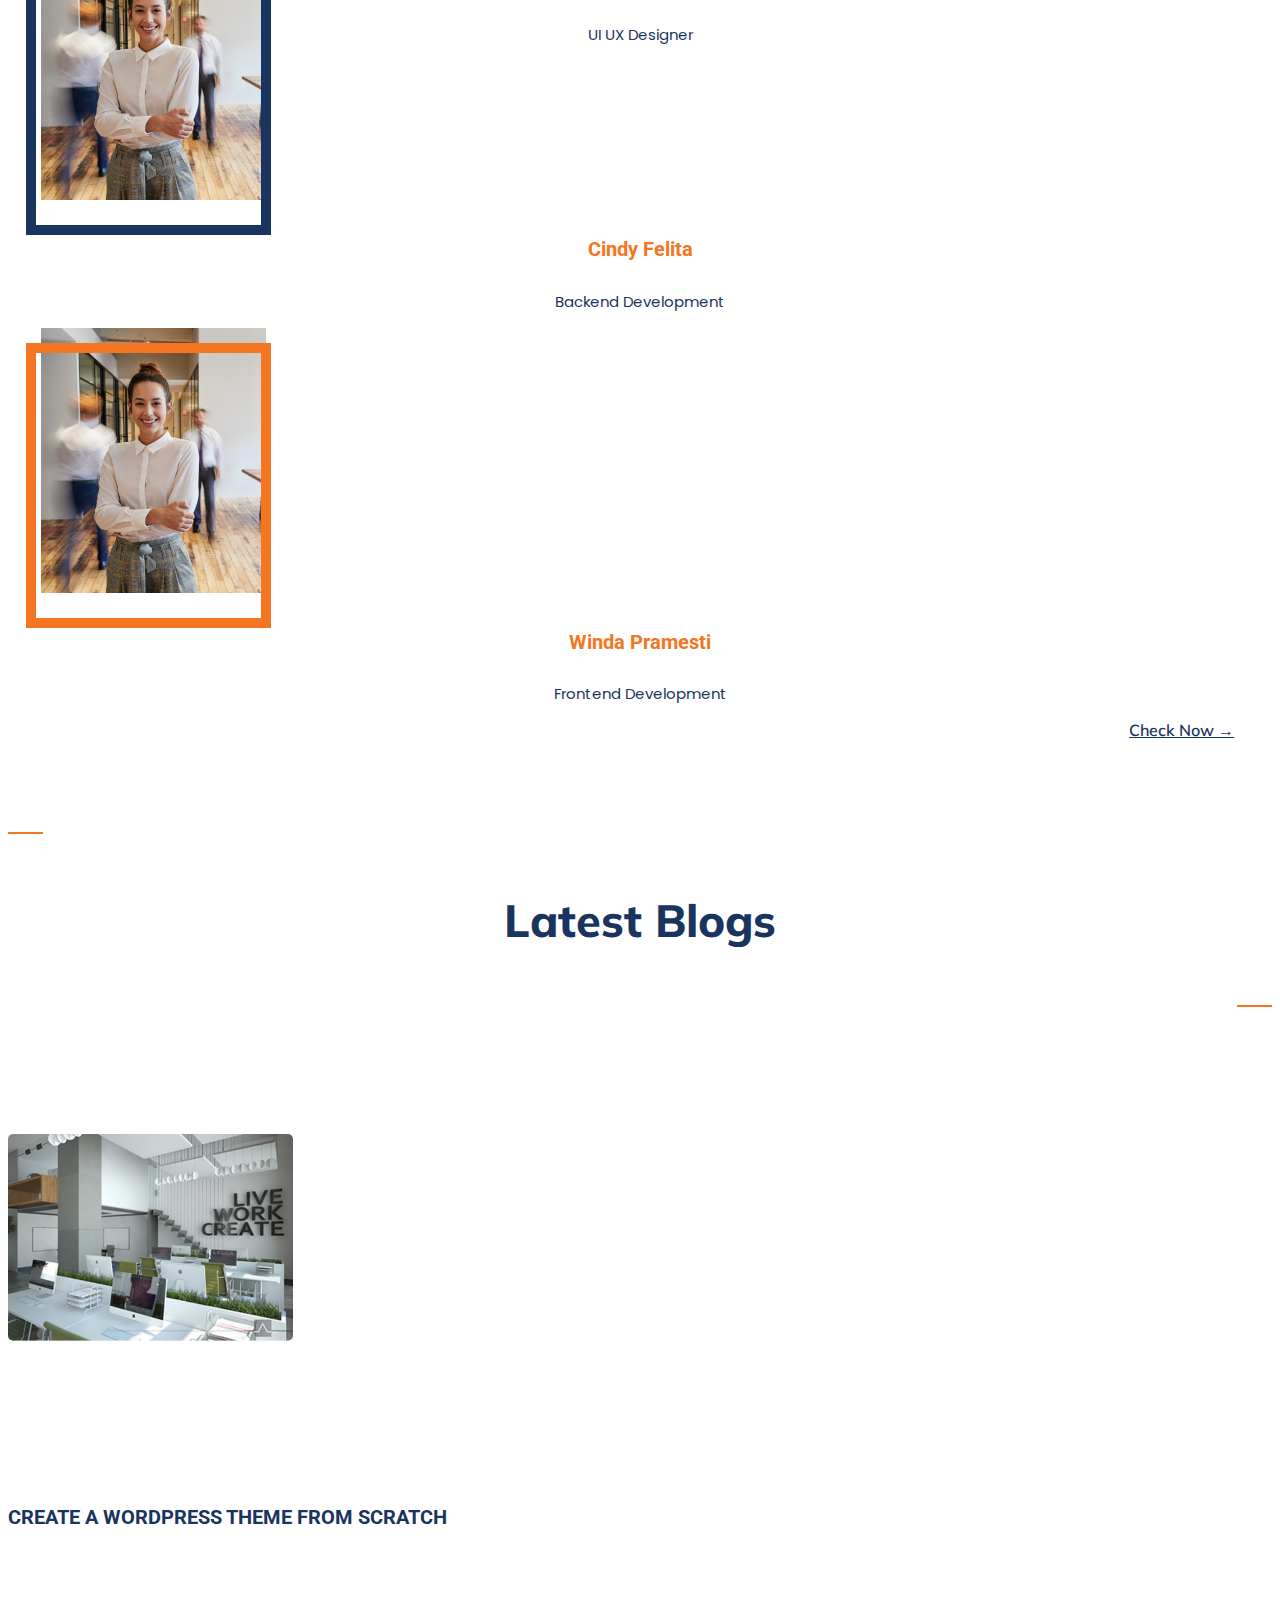
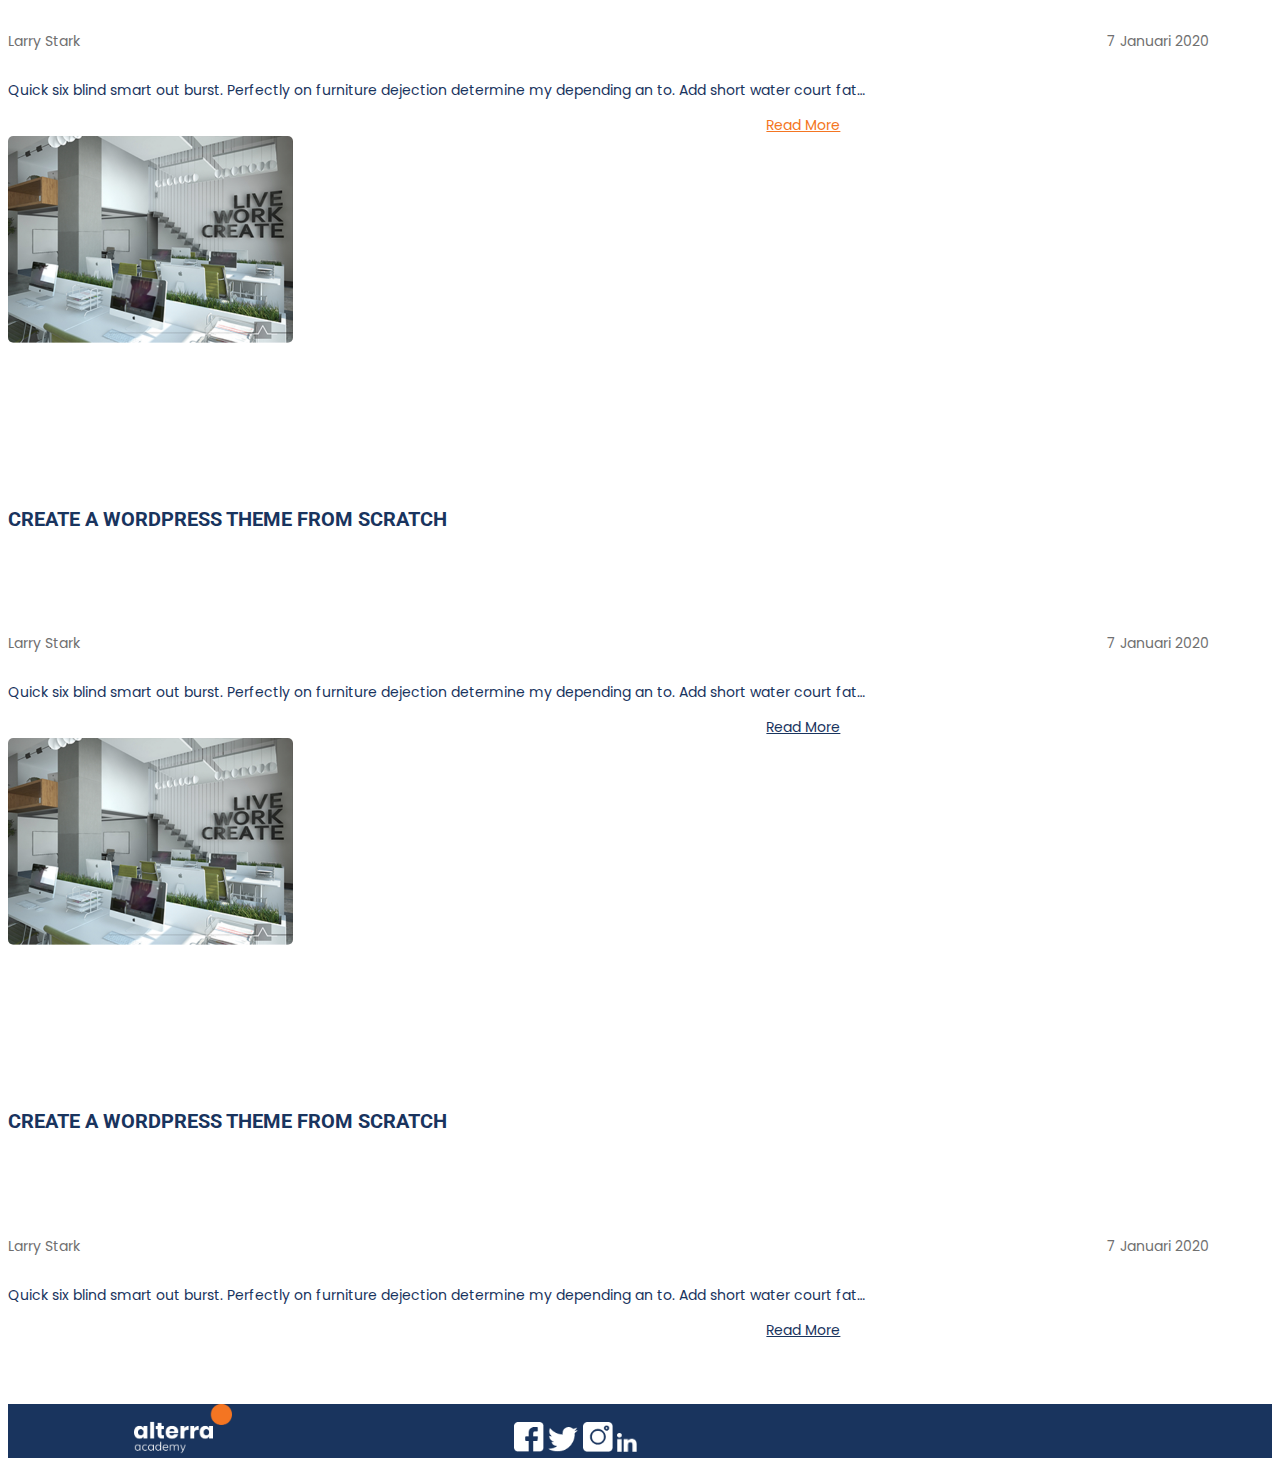
==== commit 9aa7a5f4: "perubahan fix page home" ====
--- a/index.html
+++ b/index.html
@@ -1,61 +1,65 @@
 <!DOCTYPE html>
 <html lang="en">
-  <head>
-    <meta charset="UTF-8" />
-    <meta http-equiv="X-UA-Compatible" content="IE=edge" />
-    <meta name="viewport" content="width=device-width, initial-scale=1.0" />
-    <!-- bootstrap css -->
-    <link href="https://cdn.jsdelivr.net/npm/bootstrap@5.2.0-beta1/dist/css/bootstrap.min.css" rel="stylesheet" integrity="sha384-0evHe/X+R7YkIZDRvuzKMRqM+OrBnVFBL6DOitfPri4tjfHxaWutUpFmBp4vmVor" crossorigin="anonymous" />
-    <!-- font -->
-    <link href="https://fonts.googleapis.com/css2?family=Mulish:wght@400;500;600;700;900&display=swap" rel="stylesheet" />
-    <link href="https://fonts.googleapis.com/css2?family=Roboto:wght@400;500;700&display=swap" rel="stylesheet" />
-    <link href="https://fonts.googleapis.com/css2?family=Poppins&display=swap" rel="stylesheet" />
-    <link href="https://fonts.googleapis.com/css?family=Muli" rel="stylesheet" />
-    <!-- css -->
-    <link rel="stylesheet" href="home.css" />
-    <link rel="stylesheet" href="./style/mycss.css" />
-    <!-- icon title -->
-    <link rel="icon" href="/assets/logo-ALTA@2x.png" />
-    <title>Home - Group 8</title>
-  </head>
-
-  <body>
-    <!-- Navbar Start -->
-    <nav class="navbar sticky-top navbar-expand-lg navbar-light bg-white pt-3 pb-3 shadow-sm cst-muli-bold">
-      <div class="container-fluid d-flex ps-0 pe-0">
-        <div class="cst-ms-1">
-          <a class="navbar-brand" href="index.html">
-            <img src="./assets/logo-ALTA@2x.png" alt="Home" height="50" />
-          </a>
-        </div>
-        <div class="cst-me-1">
-          <button class="navbar-toggler" type="button" data-bs-toggle="collapse" data-bs-target="#navbarNav" aria-controls="navbarNav" aria-expanded="false" aria-label="Toggle navigation">
-            <span class="navbar-toggler-icon"></span>
-          </button>
-          <div class="collapse navbar-collapse" id="navbarNav">
-            <ul class="navbar-nav">
-              <li class="nav-item me-2">
-                <a class="nav-link active" aria-current="page" href="index.html">Home</a>
-              </li>
-              <li class="nav-item">
-                <a class="nav-link me-2" href="index.html#about">About</a>
-              </li>
-              <li class="nav-item">
-                <a class="nav-link me-2" href="team.html">Team</a>
-              </li>
-              <li class="nav-item">
-                <a class="nav-link me-2" href="blog.html">Blog</a>
-              </li>
-              <button onclick="window.location.href='contact.html';" class="nav-item btn cst-muli-bold text-white btn-nav" type="button">Contact</button>
-            </ul>
-          </div>
-        </div>
-      </div>
-    </nav>
-    <!-- Navbar End -->
-
-    <!-- navbar -->
-    <!-- <nav class="navbar navbar-expand-lg">
+
+<head>
+  <meta charset="UTF-8" />
+  <meta http-equiv="X-UA-Compatible" content="IE=edge" />
+  <meta name="viewport" content="width=device-width, initial-scale=1.0" />
+  <!-- bootstrap css -->
+  <link href="https://cdn.jsdelivr.net/npm/bootstrap@5.2.0-beta1/dist/css/bootstrap.min.css" rel="stylesheet"
+    integrity="sha384-0evHe/X+R7YkIZDRvuzKMRqM+OrBnVFBL6DOitfPri4tjfHxaWutUpFmBp4vmVor" crossorigin="anonymous" />
+  <!-- font -->
+  <link href="https://fonts.googleapis.com/css2?family=Mulish:wght@400;500;600;700;900&display=swap" rel="stylesheet" />
+  <link href="https://fonts.googleapis.com/css2?family=Roboto:wght@400;500;700&display=swap" rel="stylesheet" />
+  <link href="https://fonts.googleapis.com/css2?family=Poppins&display=swap" rel="stylesheet" />
+  <link href="https://fonts.googleapis.com/css?family=Muli" rel="stylesheet" />
+  <!-- css -->
+  <link rel="stylesheet" href="home.css" />
+  <link rel="stylesheet" href="./style/mycss.css" />
+  <!-- icon title -->
+  <link rel="icon" href="/assets/logo-ALTA@2x.png" />
+  <title>Home - Group 8</title>
+</head>
+
+<body>
+  <!-- Navbar Start -->
+  <nav class="navbar sticky-top navbar-expand-lg navbar-light bg-white pt-3 pb-3 shadow-sm cst-muli-bold">
+    <div class="container-fluid d-flex  ps-0 pe-0">
+      <div class="cst-ms-1">
+        <a class="navbar-brand" href="index.html">
+          <img src="./assets/logo-ALTA@2x.png" alt="Home" height="50" />
+        </a>
+      </div>
+      <div class="cst-me-1">
+        <button class="navbar-toggler" type="button" data-bs-toggle="collapse" data-bs-target="#navbarNav"
+          aria-controls="navbarNav" aria-expanded="false" aria-label="Toggle navigation">
+          <span class="navbar-toggler-icon"></span>
+        </button>
+        <div class="collapse navbar-collapse" id="navbarNav">
+          <ul class="navbar-nav">
+            <li class="nav-item me-2">
+              <a class="nav-link active" aria-current="page" href="index.html">Home</a>
+            </li>
+            <li class="nav-item">
+              <a class="nav-link me-2" href="index.html#about">About</a>
+            </li>
+            <li class="nav-item">
+              <a class="nav-link me-2" href="team.html">Team</a>
+            </li>
+            <li class="nav-item">
+              <a class="nav-link me-2" href="#">Blog</a>
+            </li>
+            <button onclick="window.location.href='contact.html';" class="nav-item btn cst-muli-bold cst-btn text-white"
+              type="button">Contact</button>
+          </ul>
+        </div>
+      </div>
+    </div>
+  </nav>
+  <!-- Navbar End -->
+
+  <!-- navbar -->
+  <!-- <nav class="navbar navbar-expand-lg">
       <div class="container">
         <a class="navbar-brand" href="#"><img src="/assets/logo-ALTA@2x.png" alt="brandlogo" class="brandlogo" /></a>
         <button class="navbar-toggler" type="button" data-bs-toggle="collapse" data-bs-target="#navbarSupportedContent" aria-controls="navbarSupportedContent" aria-expanded="false" aria-label="Toggle navigation">
@@ -82,239 +86,256 @@
         </div>
       </div>
     </nav> -->
-    <!-- akhir navbar -->
-
-    <!-- jumbotron -->
-    <div class="jumbotron">
+  <!-- akhir navbar -->
+
+  <!-- jumbotron -->
+  <div class="jumbotron">
+    <div class="container">
+      <div class="row justify-content-center">
+        <div class="col-lg-12 info-jumbotron">
+          <div class="row">
+            <div class="col-lg me-5 me-sm-0">
+              <img class="iJumbotron" src="/assets/Group 16136@2x@2x.png" />
+            </div>
+            <div class="col-lg">
+              <div class="tJumbotron mt-4 mt-lg-0 ms-4 ms-lg-0">
+                <h4>hi there !</h4>
+                <h1 class="display-4">We are an <span>Alterra Academy.</span></h1>
+                <p class="lead">Alterra Academy Full-stack Program is Coding Bootcamp which transform you being
+                  professional Software Engineer within 3 months.</p>
+                <a class="btn btn-mt" href="#" role="button"><img src="/assets/sport-team.png" alt="" /> More About
+                  Team</a>
+              </div>
+            </div>
+          </div>
+        </div>
+      </div>
+    </div>
+  </div>
+  <!-- akhir jumbotron -->
+
+  <!-- panel -->
+  <div class="container">
+    <div class="row justify-content-center">
+      <div class="col-8 info-panel">
+        <div class="row panel justify-content-center">
+          <div
+            class="col-8 col-lg exp d-flex align-items-center justify-content-start justify-content-lg-center mb-3 mb-sm-3">
+            <div>
+              <img src="/assets/reward.png" />
+            </div>
+            <div>
+              <h4 class="mb-2">4 Years Job</h4>
+              <p class="mb-0">Experience</p>
+            </div>
+          </div>
+          <div
+            class="col-8 col-lg pro d-flex align-items-center justify-content-start justify-content-lg-center mb-3 mb-sm-3">
+            <div>
+              <img src="/assets/project.png" />
+            </div>
+            <div>
+              <h4 class="mb-2">500+ Projects</h4>
+              <p class="mb-0">Completed</p>
+            </div>
+          </div>
+          <div
+            class="col-8 col-lg d-flex align-items-center justify-content-start justify-content-lg-center mb-3 mb-sm-3">
+            <div>
+              <img src="/assets/support.png" />
+            </div>
+            <div>
+              <h4 class="mb-2">Support</h4>
+              <p class="mb-0">Online 24/7</p>
+            </div>
+          </div>
+        </div>
+      </div>
+    </div>
+  </div>
+  <!-- akhir panel -->
+
+  <!-- jumbotron about -->
+  <div class="container-fluid" id="about">
+    <div class="pAbout d-flex justify-content-center align-items-center">
+      <div class="bAbout-left me-3"></div>
+      About
+      <div class="bAbout-right ms-3"></div>
+    </div>
+  </div>
+  <div class="aJumbotron">
+    <div class="d-flex justify-content-center ms-0 me-0">
+      <div class="col-8 pJumbotron align-middle">
+        <h4>Alterra is For Everyone</h4>
+        <p class="lead">
+          As a brandnew Catalyst, we are aiming to become one of the best tech companies in Indonesia. Joining the tech
+          industry in Indonesia since 2015 under the name of Sepulsa, we have evolved as a B2B tech company in 4 years
+          providing
+          various services such as Bill Payment Aggregator, Distribution Network, Promotion Platform, and Tech Academy.
+        </p>
+      </div>
+    </div>
+  </div>
+  <!-- akhir jumbotron about -->
+
+  <!-- team -->
+  <div class="team">
+    <div class="cst-team-bg">
+      <!-- meet out team -->
+      <div class="container cst-mb-1">
+        <div class="pTeam d-flex justify-content-center align-items-center">
+          <div class="bTeam-left me-3 ms-3 ms-sm-0"></div>
+          <div>
+            <h4>Meet Our Team</h4>
+          </div>
+          <div class="bTeam-right ms-3 me-3 me-sm-0"></div>
+        </div>
+        <div class="pTeam d-flex justify-content-center align-items-center">
+          <p>Our Team Consists Only of the Best Talents</p>
+        </div>
+      </div>
+      <!-- image background -->
+      <!-- <div class="img-acc">
+        <img src="/assets/ornament_batik.png" alt="" />
+      </div> -->
+      <!-- card -->
+
       <div class="container">
         <div class="row justify-content-center">
-          <div class="col-lg-12 info-jumbotron">
-            <div class="row">
-              <div class="col-lg me-5 me-sm-0">
-                <img class="iJumbotron" src="/assets/Group 16136@2x@2x.png" />
-              </div>
-              <div class="col-lg">
-                <div class="tJumbotron mt-4 mt-lg-0 ms-4 ms-lg-0">
-                  <h4>hi there!</h4>
-                  <h1 class="display-4">We are an <span>Alterra Academy.</span></h1>
-                  <p class="lead">Alterra Academy Full-stack Program is Coding Bootcamp which transform you being professional Software Engineer within 3 months.</p>
-                  <a class="btn btn-mt" href="#" role="button"><img src="/assets/sport-team.png" alt="" /> More About Team</a>
-                </div>
-              </div>
-            </div>
-          </div>
-        </div>
-      </div>
-    </div>
-    <!-- akhir jumbotron -->
-
-    <!-- panel -->
+          <div class="col-lg-10 info-team">
+            <div class="row row-cols-1 row-cols-md-3 team">
+              <div class="col-12 col-lg team mt-5 mt-md-0 mb-5 mb-md-0">
+                <div class="card">
+                  <div class="bCard"></div>
+                  <img src="/assets/shutterstock_796346011@2x.png" class="card-img-top" alt="card-img" />
+                  <div class="card-body text-start text-md-center mb-5 mb-md-0">
+                    <h5 class="card-title">Aulia Rahmani</h5>
+                    <p class="card-text">UI UX Designer</p>
+                  </div>
+                </div>
+              </div>
+              <div class="col-12 col-lg team mt-md-0 mb-5 mb-md-0">
+                <div class="card" style="margin-top: -10%">
+                  <div class="bCard active" style="border-color: #19345e"></div>
+                  <img src="/assets/shutterstock_796346011@2x.png" class="card-img-top" alt="card-img" />
+                  <div class="card-body text-start text-md-center mb-2 mb-md-0">
+                    <h5 class="card-title">Cindy Felita</h5>
+                    <p class="card-text">Backend Development</p>
+                  </div>
+                </div>
+              </div>
+              <div class="col-12 col-lg team mt-md-0 mb-5 mb-md-0">
+                <div class="card">
+                  <div class="bCard"></div>
+                  <img src="/assets/shutterstock_796346011@2x.png" class="card-img-top" alt="card-img" />
+                  <div class="card-body text-start text-md-center mb-2 mb-md-0">
+                    <h5 class="card-title">Winda Pramesti</h5>
+                    <p class="card-text">Frontend Development</p>
+                  </div>
+                </div>
+              </div>
+            </div>
+            <a href="team.html" class="btn btn-card">Check Now &#8594;</a>
+          </div>
+        </div>
+      </div>
+    </div>
+  </div>
+  <!-- akhir team -->
+
+  <!-- blog -->
+  <div class="blog">
+    <!-- latest blogs -->
+    <div class="container">
+      <div class="pBlog d-flex justify-content-center align-items-center">
+        <div class="bBlog-left me-3 ms-3 ms-sm-0"></div>
+        <h4>Latest Blogs</h4>
+        <div class="bBlog-right ms-3 me-3 me-sm-0"></div>
+      </div>
+    </div>
+    <!-- card blogs -->
     <div class="container">
       <div class="row justify-content-center">
-        <div class="col-lg-8 info-panel">
-          <div class="row panel justify-content-center">
-            <div class="col-8 col-lg exp d-flex align-items-center justify-content-start justify-content-lg-center mb-3 mb-sm-3">
-              <div>
-                <img src="/assets/reward.png" />
-              </div>
-              <div>
-                <h4 class="mb-2">4 Years Job</h4>
-                <p class="mb-0">Experience</p>
-              </div>
-            </div>
-            <div class="col-8 col-lg pro d-flex align-items-center justify-content-start justify-content-lg-center mb-3 mb-sm-3">
-              <div>
-                <img src="/assets/project.png" />
-              </div>
-              <div>
-                <h4 class="mb-2">500+ Projects</h4>
-                <p class="mb-0">Completed</p>
-              </div>
-            </div>
-            <div class="col-8 col-lg d-flex align-items-center justify-content-start justify-content-lg-center mb-3 mb-sm-3">
-              <div>
-                <img src="/assets/support.png" />
-              </div>
-              <div>
-                <h4 class="mb-2">Support</h4>
-                <p class="mb-0">Online 24/7</p>
-              </div>
-            </div>
-          </div>
-        </div>
-      </div>
-    </div>
-    <!-- akhir panel -->
-
-    <!-- jumbotron about -->
-    <div class="container-fluid" id="about">
-      <div class="pAbout d-flex justify-content-center align-items-center">
-        <div class="bAbout-left me-3"></div>
-        About
-        <div class="bAbout-right ms-3"></div>
-      </div>
-    </div>
-    <div class="aJumbotron">
-      <div class="d-flex justify-content-center ms-0 me-0">
-        <div class="col-8 pJumbotron align-middle">
-          <h4>Alterra is For Everyone</h4>
-          <p class="lead">
-            As a brandnew Catalyst, we are aiming to become one of the best tech companies in Indonesia. Joining the tech industry in Indonesia since 2015 under the name of Sepulsa, we have evolved as a B2B tech company in 4 years providing
-            various services such as Bill Payment Aggregator, Distribution Network, Promotion Platform, and Tech Academy.
-          </p>
-        </div>
-      </div>
-    </div>
-    <!-- akhir jumbotron about -->
-
-    <!-- team -->
-    <div class="team">
-      <div class="cst-team-bg">
-        <!-- meet out team -->
-        <div class="container cst-mb-1">
-          <div class="pTeam d-flex justify-content-center align-items-center">
-            <div class="bTeam-left me-3 ms-3 ms-sm-0"></div>
-            <div>
-              <h4>Meet Our Team</h4>
-            </div>
-            <div class="bTeam-right ms-3 me-3 me-sm-0"></div>
-          </div>
-          <div class="pTeam d-flex justify-content-center align-items-center"><p>Our Team Consists Only of the Best Talents</p></div>
-        </div>
-        <!-- image background -->
-        <!-- <div class="img-acc">
-        <img src="/assets/ornament_batik.png" alt="" />
-      </div> -->
-        <!-- card -->
-
-        <div class="container">
-          <div class="row justify-content-center">
-            <div class="col-lg-10 info-team">
-              <div class="row row-cols-1 row-cols-md-3 team">
-                <div class="col-12 col-lg team mt-5 mt-md-0 mb-5 mb-md-0">
-                  <div class="card">
-                    <div class="bCard"></div>
-                    <img src="/assets/shutterstock_796346011@2x.png" class="card-img-top" alt="card-img" />
-                    <div class="card-body text-start text-md-center mb-5 mb-md-0">
-                      <h5 class="card-title">Aulia Rahmani</h5>
-                      <p class="card-text">UI UX Designer</p>
-                    </div>
-                  </div>
-                </div>
-                <div class="col-12 col-lg team mt-md-0 mb-5 mb-md-0">
-                  <div class="card" style="margin-top: -10%">
-                    <div class="bCard active" style="border-color: #19345e"></div>
-                    <img src="/assets/shutterstock_796346011@2x.png" class="card-img-top" alt="card-img" />
-                    <div class="card-body text-start text-md-center mb-2 mb-md-0">
-                      <h5 class="card-title">Cindy Felita</h5>
-                      <p class="card-text">Backend Development</p>
-                    </div>
-                  </div>
-                </div>
-                <div class="col-12 col-lg team mt-md-0 mb-5 mb-md-0">
-                  <div class="card">
-                    <div class="bCard"></div>
-                    <img src="/assets/shutterstock_796346011@2x.png" class="card-img-top" alt="card-img" />
-                    <div class="card-body text-start text-md-center mb-2 mb-md-0">
-                      <h5 class="card-title">Winda Pramesti</h5>
-                      <p class="card-text">Frontend Development</p>
-                    </div>
-                  </div>
-                </div>
-              </div>
-              <a href="team.html" class="btn btn-card">Check Now &#8594;</a>
-            </div>
-          </div>
-        </div>
-      </div>
-    </div>
-    <!-- akhir team -->
-
-    <!-- blog -->
-    <div class="blog">
-      <!-- latest blogs -->
-      <div class="container">
-        <div class="pBlog d-flex justify-content-center align-items-center">
-          <div class="bBlog-left me-3 ms-3 ms-sm-0"></div>
-          <h4>Latest Blogs</h4>
-          <div class="bBlog-right ms-3 me-3 me-sm-0"></div>
-        </div>
-      </div>
-      <!-- card blogs -->
-      <div class="container">
-        <div class="row justify-content-center">
-          <div class="col-lg-10 info-blogs">
-            <div class="row blogs">
-              <div class="col-lg blog ms-4 ms-md-0">
-                <div class="blog">
-                  <img src="/assets/img_article.jpg" class="blog-img-top" alt="blog-img" />
-                  <div class="blog-body me-5 me-md-0">
-                    <h5 class="blog-title">CREATE A WORDPRESS THEME FROM SCRATCH</h5>
-                    <div class="larry-text">
-                      <p class="larry">Larry Stark</p>
-                      <p class="date">7 Januari 2020</p>
-                    </div>
-                    <p class="blog-text">Quick six blind smart out burst. Perfectly on furniture dejection determine my depending an to. Add short water court fat…</p>
-                    <a href="blog.html" class="btn btn-blog active mb-5 mb-md-0" style="color: #f47522 !important">Read More</a>
-                  </div>
-                </div>
-              </div>
-              <div class="col-lg blog ms-4 ms-md-0">
-                <div class="blog">
-                  <img src="/assets/img_article.jpg" class="blog-img-top" alt="blog-img" />
-                  <div class="blog-body me-5 me-md-0">
-                    <h5 class="blog-title">CREATE A WORDPRESS THEME FROM SCRATCH</h5>
-                    <div class="larry-text">
-                      <p class="larry">Larry Stark</p>
-                      <p class="date">7 Januari 2020</p>
-                    </div>
-                    <p class="blog-text">Quick six blind smart out burst. Perfectly on furniture dejection determine my depending an to. Add short water court fat…</p>
-                    <a href="blog.html" class="btn btn-blog mb-5 mb-md-0">Read More</a>
-                  </div>
-                </div>
-              </div>
-              <div class="col-lg blog ms-4 ms-md-0">
-                <div class="blog">
-                  <img src="/assets/img_article.jpg" class="blog-img-top" alt="blog-img" />
-                  <div class="blog-body me-5 me-md-0">
-                    <h5 class="blog-title">CREATE A WORDPRESS THEME FROM SCRATCH</h5>
-                    <div class="larry-text">
-                      <p class="larry">Larry Stark</p>
-                      <p class="date">7 Januari 2020</p>
-                    </div>
-                    <p class="blog-text">Quick six blind smart out burst. Perfectly on furniture dejection determine my depending an to. Add short water court fat…</p>
-                    <a href="blog.html" class="btn btn-blog mb-5 mb-md-0">Read More</a>
-                  </div>
-                </div>
-              </div>
-            </div>
-          </div>
-        </div>
-      </div>
-    </div>
-    <!-- akhir blog -->
-
-    <!-- Footer Start -->
-    <footer class="d-flex flex-column flex-sm-row pt-4 pb-4 text-white cst-bg-footer cst-mt-1">
-      <div class="mb-3 mb-sm-0 cst-ms-1 cst-w">
-        <a href="index.html"><img class="logo" src="./assets/logo-ALTA-v2@2x.png" alt="Aulia Rahmani" height="50" /></a>
-      </div>
-      <div class="d-flex d-sm-inline-flex justify-content-sm-center cst-w cst-ms-1 ms-sm-0 mb-3 mb-sm-0">
-        <div class="cst-arial-reg">        
-          <div class="pb-2 text-white">Social Media</div>
-          <div>
-            <a href="https://www.facebook.com"><img src="./assets/ic_fb.png" alt="" class="pe-2" width="30px" /></a>
-            <a href="https://www.twitter.com"><img src="./assets/ic_twitter.png" alt="" class="pe-2" width="30px" /></a>
-            <a href="https://www.instagram.com"><img src="./assets/ic_ig.png" alt="" class="pe-2" width="30px" /></a>
-            <a href="https://www.linkedin.com"><img src="./assets/ic_linkedin.png" alt="" width="20px" /></a>
-          </div>
-        </div>
-      </div>
-      </div>
-      <div class="cst-arial-reg align-self-sm-center text-white text-start text-sm-end cst-me-1 cst-w cst-ms-1 ms-sm-0">Copyright &copy 2019 Alterra</div>
-    </footer>
-    <!-- Footer End -->
-
-    <script src="https://cdn.jsdelivr.net/npm/bootstrap@5.2.0-beta1/dist/js/bootstrap.bundle.min.js" integrity="sha384-pprn3073KE6tl6bjs2QrFaJGz5/SUsLqktiwsUTF55Jfv3qYSDhgCecCxMW52nD2" crossorigin="anonymous"></script>
-  </body>
-</html>
+        <div class="col-lg-10 info-blogs">
+          <div class="row blogs">
+            <div class="col-lg blog ms-4 ms-md-0">
+              <div class="blog">
+                <img src="/assets/img_article.jpg" class="blog-img-top" alt="blog-img" />
+                <div class="blog-body me-5 me-md-0">
+                  <h5 class="blog-title">CREATE A WORDPRESS THEME FROM SCRATCH</h5>
+                  <div class="larry-text">
+                    <p class="larry">Larry Stark</p>
+                    <p class="date">7 Januari 2020</p>
+                  </div>
+                  <p class="blog-text">Quick six blind smart out burst. Perfectly on furniture dejection determine my
+                    depending an to. Add short water court fat…</p>
+                  <a href="blog.html" class="btn btn-blog active mb-5 mb-md-0" style="color: #f47522 !important">Read
+                    More</a>
+                </div>
+              </div>
+            </div>
+            <div class="col-lg blog ms-4 ms-md-0">
+              <div class="blog">
+                <img src="/assets/img_article.jpg" class="blog-img-top" alt="blog-img" />
+                <div class="blog-body me-5 me-md-0">
+                  <h5 class="blog-title">CREATE A WORDPRESS THEME FROM SCRATCH</h5>
+                  <div class="larry-text">
+                    <p class="larry">Larry Stark</p>
+                    <p class="date">7 Januari 2020</p>
+                  </div>
+                  <p class="blog-text">Quick six blind smart out burst. Perfectly on furniture dejection determine my
+                    depending an to. Add short water court fat…</p>
+                  <a href="blog.html" class="btn btn-blog mb-5 mb-md-0">Read More</a>
+                </div>
+              </div>
+            </div>
+            <div class="col-lg blog ms-4 ms-md-0">
+              <div class="blog">
+                <img src="/assets/img_article.jpg" class="blog-img-top" alt="blog-img" />
+                <div class="blog-body me-5 me-md-0">
+                  <h5 class="blog-title">CREATE A WORDPRESS THEME FROM SCRATCH</h5>
+                  <div class="larry-text">
+                    <p class="larry">Larry Stark</p>
+                    <p class="date">7 Januari 2020</p>
+                  </div>
+                  <p class="blog-text">Quick six blind smart out burst. Perfectly on furniture dejection determine my
+                    depending an to. Add short water court fat…</p>
+                  <a href="blog.html" class="btn btn-blog mb-5 mb-md-0">Read More</a>
+                </div>
+              </div>
+            </div>
+          </div>
+        </div>
+      </div>
+    </div>
+  </div>
+  <!-- akhir blog -->
+
+  <!-- Footer Start -->
+  <footer class="d-flex flex-column flex-sm-row pt-4 pb-4 text-white cst-bg-footer cst-mt-1">
+    <div class="mb-3 mb-sm-0 cst-ms-1 cst-w">
+      <a href="index.html"><img class="logo" src="./assets/logo-ALTA-v2@2x.png" alt="Aulia Rahmani" height="50" /></a>
+    </div>
+    <div class="d-flex d-sm-inline-flex justify-content-sm-center cst-w cst-ms-1 ms-sm-0 mb-3 mb-sm-0">
+      <div class="cst-arial-reg">
+        <div class="pb-2 text-white">Social Media</div>
+        <div>
+          <a href="https://www.facebook.com"><img src="./assets/ic_fb.png" alt="" class="pe-2" width="30px" /></a>
+          <a href="https://www.twitter.com"><img src="./assets/ic_twitter.png" alt="" class="pe-2" width="30px" /></a>
+          <a href="https://www.instagram.com"><img src="./assets/ic_ig.png" alt="" class="pe-2" width="30px" /></a>
+          <a href="https://www.linkedin.com"><img src="./assets/ic_linkedin.png" alt="" width="20px" /></a>
+        </div>
+      </div>
+    </div>
+    </div>
+    <div class="cst-arial-reg align-self-sm-center text-white text-start text-sm-end cst-me-1 cst-w cst-ms-1 ms-sm-0">
+      Copyright &copy 2019 Alterra</div>
+  </footer>
+  <!-- Footer End -->
+
+  <script src="https://cdn.jsdelivr.net/npm/bootstrap@5.2.0-beta1/dist/js/bootstrap.bundle.min.js"
+    integrity="sha384-pprn3073KE6tl6bjs2QrFaJGz5/SUsLqktiwsUTF55Jfv3qYSDhgCecCxMW52nD2"
+    crossorigin="anonymous"></script>
+</body>
+
+</html>--- a/home.css
+++ b/home.css
@@ -1,50 +1,55 @@
 /* navbar */
-.navbar-nav {
-  /* font-family: mulish;
-  font-size: 15px;
-  font-weight: 500; */
-}
-.navbar {
-  /* width: auto;
-  height: 90px;
-  box-shadow: 0 3px 6px #c1c3c736; */
-}
-.nav-item {
-  /* padding: 10px; */
-}
-.nav-item a {
-  /* text-align: center; */
-}
-.btn-nav {
-  /* margin-left: 51px; */
-  background-color: white;
-  border: 1px solid #f47522;
-  color: #f47522 !important;
-  /* border-radius: 40px;
-  width: 130px; */
-  border-radius: 30px;
-  padding: 4px 34px;
-  margin-left: 2rem;
-}
-.btn-nav:hover {
-  background-color: white;
-  border-color: #f47522;
-}
-.navbar-brand {
-  margin-left: 60px;
-}
 .brandlogo {
-  /* width: 110px; */
-}
-.navbar-collapse {
-  margin-right: 60px;
-}
-.nav-link {
-  /* color: #19345e; */
-}
-.nav-link:hover {
-  /* color: #f47522; */
-}
+    width: 130px;
+}
+.navbar-light .navbar-nav .nav-link.active,
+.navbar-light .navbar-nav .show > .nav-link {
+    color: #f47522;
+}
+
+.navbar-light .navbar-nav .nav-link:focus,
+.navbar-light .navbar-nav .nav-link:hover {
+    color: #f47522;
+}
+
+.navbar-light .navbar-nav .nav-link {
+    color: #19345e;
+}
+
+.navbar-light .navbar-toggler {
+    color: #19345e;
+    border-color: #f47522;
+}
+
+.navbar-toggler {
+    border-radius: 0;
+}
+
+.navbar-toggler:focus {
+    box-shadow: none;
+}
+
+.cst-ms-1 {
+    margin-left: 10%;
+}
+
+.cst-me-1 {
+    margin-right: 10%;
+}
+
+.cst-btn {
+    background-color: #f47522;
+    color: #fff;
+    border-radius: 30px;
+    padding: 4px 34px;
+    margin-left: 2rem;
+}
+.cst-btn:hover{
+    background-color: #f47522;
+    color: #fff;
+    border-color: #f47522;
+}
+
 
 /* jumbotron */
 .jumbotron {
@@ -59,6 +64,8 @@
   text-transform: uppercase;
   font-family: mulish;
   font-weight: 900;
+  opacity: 1;
+  color: #19345E;
 }
 .jumbotron h1 {
   font-family: roboto;
@@ -77,8 +84,8 @@
 }
 .tJumbotron p {
   font-size: 17px;
-  font-family: mulish;
-  font-weight: 700;
+  font-family: muli;
+  font-weight: 800;
 }
 .display {
   font-size: 45px;
@@ -90,8 +97,8 @@
   text-align: center;
   padding-bottom: 6%;
   color: #ffffff !important;
-  font-family: mulish;
-  font-weight: 700;
+  font-family: muli;
+  font-weight: 800;
   font-size: 15px;
 }
 .btn-mt {
@@ -108,13 +115,14 @@
 .btn-mt:hover {
   color: #f47522;
   background-color: #f47522;
+  border-color: #f47522;
 }
 
 /* info panel */
 .info-panel {
   box-shadow: 0 3px 6px #00000019;
   border-radius: 100px;
-  width: 814px;
+  /* width: 814px; */
   height: auto;
   padding: 40px 0 20px 0;
   margin-bottom: 60px;
@@ -141,8 +149,8 @@
 }
 .info-panel p {
   font-size: 14px;
-  font-family: mulish;
-  font-weight: 400;
+  font-family: muli;
+  font-weight: 500;
   margin-top: -5px;
 }
 .pro {
@@ -159,9 +167,9 @@
 /* about */
 .pAbout {
   text-align: center;
-  font-family: mulish;
+  font-family: muli;
   font-size: 45px;
-  font-weight: 700;
+  font-weight: 800;
   color: #19345e;
 }
 .bAbout {
@@ -205,7 +213,7 @@
 .pJumbotron {
   /* position: absolute; */
   text-align: center;
-  font-family: mulish;
+  font-family: muli;
   color: white;
   /* margin-top: -400px; */
   /* margin-left: 20%; 180px jadi 100% */
@@ -223,15 +231,15 @@
 /* meet our team */
 .pTeam h4 {
   text-align: center;
-  font-family: mulish;
+  font-family: muli;
   font-size: 45px;
-  font-weight: 700;
+  font-weight: 800;
   color: #19345e;
 }
 .pTeam p {
   text-align: center;
-  font-family: mulish;
-  font-weight: 700;
+  font-family: muli;
+  font-weight: 800;
   font-size: 17px;
   color: #19345e;
   margin-top: -5px;
@@ -309,8 +317,8 @@
 .info-team a {
   color: #19345e !important;
   font-size: 16px;
-  font-family: mulish;
-  font-weight: 500;
+  font-family: muli;
+  font-weight: 600;
 }
 
 /* blog */
@@ -321,9 +329,9 @@
   text-align: center;
 }
 .pBlog h4 {
-  font-family: mulish;
+  font-family: muli;
   font-size: 45px;
-  font-weight: 700;
+  font-weight: 800;
   color: #19345e;
 }
 .bBlog {
@@ -394,9 +402,9 @@
   margin: 40px 0;
 }
 .foo-sosmed p {
-  font-family: mulish;
-  font-size: 14px;
-  font-weight: 400;
+  font-family: muli;
+  font-size: 14px;
+  font-weight: 500;
   margin-left: 8%;
 }
 .foo-sosmed img {
@@ -409,8 +417,8 @@
   margin-top: 20%;
 }
 .foo-copy p {
-  font-family: mulish;
-  font-weight: 400;
+  font-family: muli;
+  font-weight: 500;
   font-size: 14px;
 }
 
